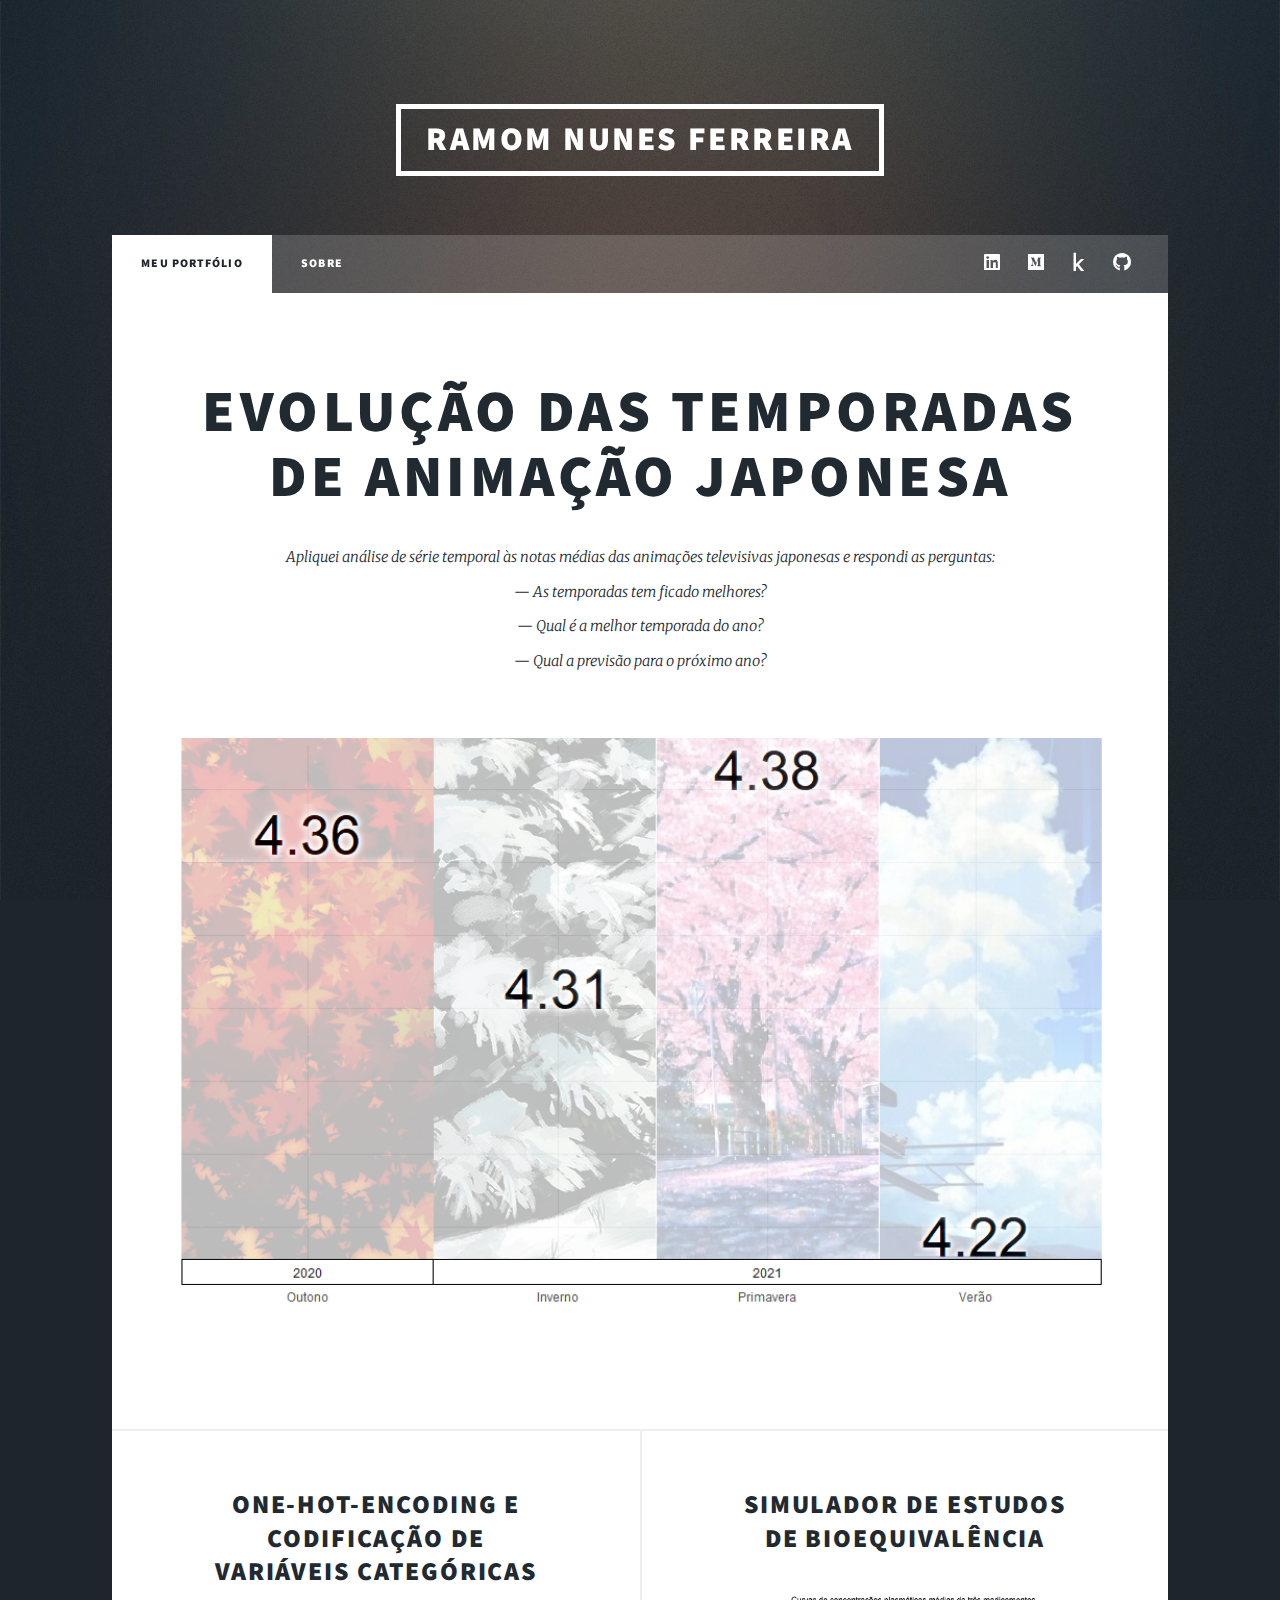
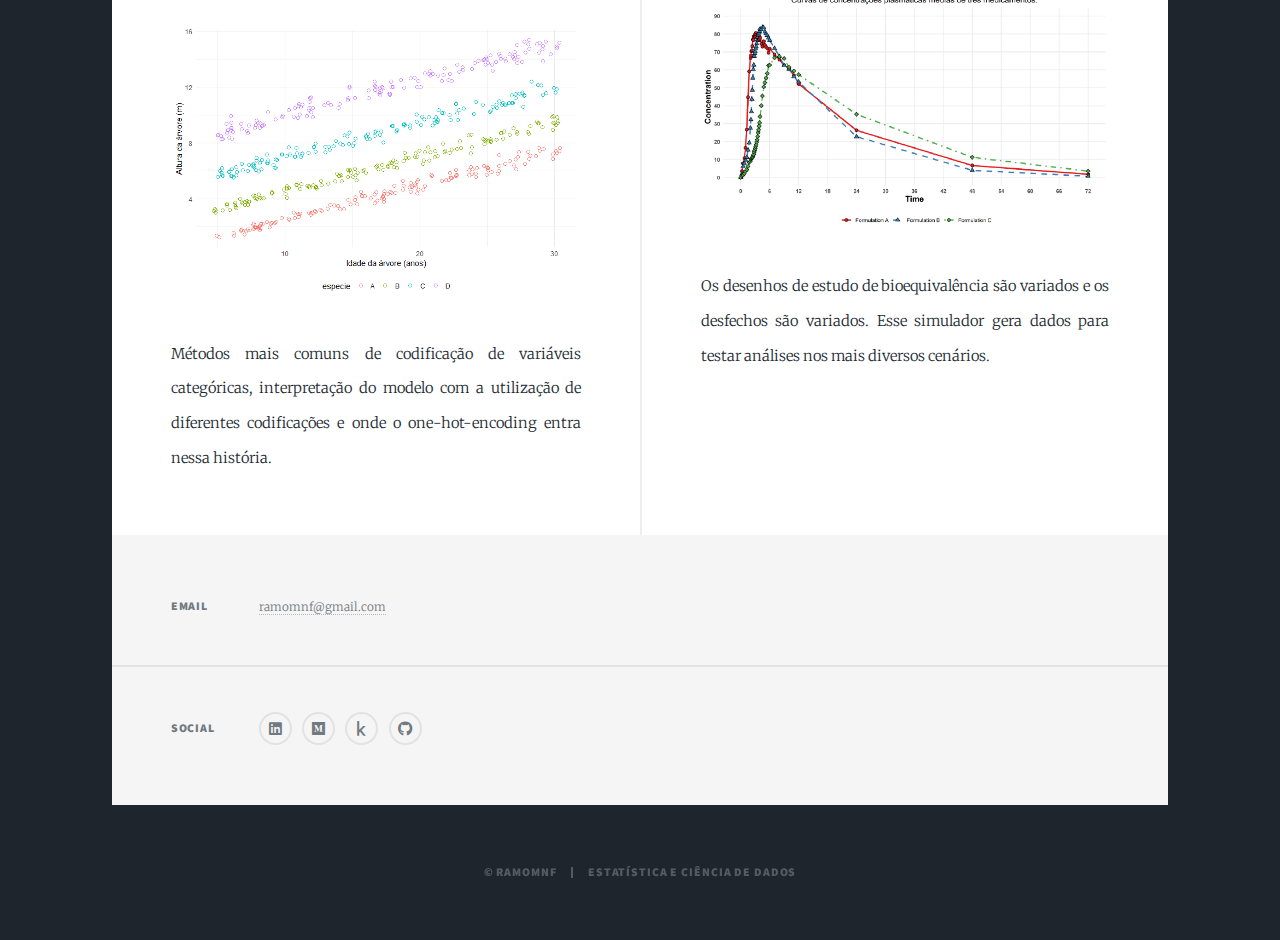
==== index.html @ 4b873bcc "Add files via upload" ====
<!DOCTYPE HTML>
<!--
	Massively by HTML5 UP
	html5up.net | @ajlkn
	Free for personal and commercial use under the CCA 3.0 license (html5up.net/license)
-->
<html>
	<head>
		<title>Ramom's Portfolio</title>
		<meta charset="utf-8" />
		<meta name="viewport" content="width=device-width, initial-scale=1, user-scalable=no" />
		<link rel="stylesheet" href="assets/css/main.css" />
		<noscript><link rel="stylesheet" href="assets/css/noscript.css" /></noscript>
	</head>
	<body class="is-preload">

		<!-- Wrapper -->
			<div id="wrapper" class="fade-in">

				<!-- Intro -->
				<!--
					<div id="intro">
						<h1>This is<br />
						Massively</h1>
						<p>A free, fully responsive HTML5 + CSS3 site template designed by <a href="https://twitter.com/ajlkn">@ajlkn</a> for <a href="https://html5up.net">HTML5 UP</a><br />
						and released for free under the <a href="https://html5up.net/license">Creative Commons license</a>.</p>
						<ul class="actions">
							<li><a href="#header" class="button icon solid solo fa-arrow-down scrolly">Continue</a></li>
						</ul>
					</div>
				-->

				<!-- Header -->
					<header id="header">
						<a href="index.html" class="logo">Ramom Nunes Ferreira</a>
					</header>

				<!-- Nav -->
					<nav id="nav">
						<ul class="links">
							<li class="active"><a href="index.html">Meu Portfólio</a></li>
							<li><a href="about.html">Sobre</a></li>
							<!--<li><a href="generic.html">Generic Page</a></li>
							<li><a href="elements.html">Elements Reference</a></li>-->
						</ul>
						<ul class="icons">
							<li><a href="https://www.linkedin.com/in/ramomnf/" class="icon brands fa-linkedin"><span class="label">Twitter</span></a></li>
							<li><a href="https://medium.com/@ramomnf/" class="icon brands fa-medium"><span class="label">Medium</span></a></li>
							<li><a href="https://www.kaggle.com/ramomnf" class="icon brands fa-kaggle"><span class="label">Kaggle</span></a></li>
							<li><a href="https://github.com/RamomNF" class="icon brands fa-github"><span class="label">GitHub</span></a></li>
						</ul>
					</nav>

				<!-- Main -->
					<div id="main">

						<!-- Featured Post -->
							<article class="post featured">
								<header class="major">									
									<h2><a href="https://medium.com/@ramomnf/evolu%C3%A7%C3%A3o-das-temporadas-de-anime-ao-longo-do-tempo-1c2c3eea205b?source=friends_link&sk=40ca4e7955c75445f7a5d66cb3a40092">Evolução das temporadas<br />
									de animação japonesa</a></h2>
									<p> Apliquei análise de série temporal às notas médias das animações televisivas japonesas e respondi as perguntas:
										<br /> — As temporadas tem ficado melhores?
										<br /> — Qual é a melhor temporada do ano?
										<br /> — Qual a previsão para o próximo ano?
									</p>
								</header>
								<a href="https://medium.com/@ramomnf/evolu%C3%A7%C3%A3o-das-temporadas-de-anime-ao-longo-do-tempo-1c2c3eea205b?source=friends_link&sk=40ca4e7955c75445f7a5d66cb3a40092" class="image main"><img src="images/series_anime.png" alt="" /></a>
								<!-- 
								<ul class="actions special">
									<li><a href="https://medium.com/@ramomnf/evolu%C3%A7%C3%A3o-das-temporadas-de-anime-ao-longo-do-tempo-1c2c3eea205b?source=friends_link&sk=40ca4e7955c75445f7a5d66cb3a40092" class="button large">Ler</a></li>
								</ul>
								-->
							</article>

						<!-- Posts -->
							<section class="posts">
								<article>
									<header>										
										<h2><a href="https://medium.com/@ramomnf/j%C3%A1-ouviu-falar-em-one-hot-encoding-160ba361a157?source=friends_link&sk=b73beb14939e22bd8140e645e40ae959">One-Hot-Encoding e codificação de<br />
										variáveis categóricas</a></h2>
									</header>
									<a href="https://medium.com/@ramomnf/j%C3%A1-ouviu-falar-em-one-hot-encoding-160ba361a157?source=friends_link&sk=b73beb14939e22bd8140e645e40ae959" class="image fit"><img src="images/arvores.png" alt="" /></a>
									<p>Métodos mais comuns de codificação de variáveis categóricas, interpretação do modelo com a utilização de diferentes codificações e onde o one-hot-encoding entra nessa história.</p>
									<!-- 
									<ul class="actions special">
										<li><a href="#" class="button">Ler</a></li>
									</ul>
									-->
								</article>

								
								<article>
									<header>										
										<h2><a href="https://medium.com/@ramomnf/simulando-dados-para-an%C3%A1lises-de-bioequival%C3%AAncia-8d2a99f9acfb?source=friends_link&sk=d595e865a42f834fecac6f0ac39f4284">Simulador de Estudos<br />
										de Bioequivalência</a></h2>
									</header>
									<a href="https://medium.com/@ramomnf/simulando-dados-para-an%C3%A1lises-de-bioequival%C3%AAncia-8d2a99f9acfb?source=friends_link&sk=d595e865a42f834fecac6f0ac39f4284" class="image fit"><img src="images/curva_bio.png" alt="" /></a>
									<p>Os desenhos de estudo de bioequivalência são variados e os desfechos são variados. Esse simulador gera dados para testar análises nos mais diversos cenários.</p>
								</article>

							<!-- 
								<article>
									<header>										
										<h2><a href="https://">Simulador de Estudos<br />
										de Bioequivalência</a></h2>
									</header>
									<a href="https://" class="image fit"><img src="images/curva_bio.png" alt="" /></a>
									<p>Descrição.</p>								
								</article>

									
								<article>
									<header>										
										<h2><a href="https://">Simulador de Estudos<br />
										de Bioequivalência</a></h2>
									</header>
									<a href="https://" class="image fit"><img src="images/curva_bio.png" alt="" /></a>
									<p>Descrição.</p>
								</article>
							-->

							</section>

						

					</div>

				<!-- Footer -->
					<footer id="footer">
						<!--
						<section>
							<form method="post" action="#">
								<div class="fields">
									<div class="field">
										<label for="name">Name</label>
										<input type="text" name="name" id="name" />
									</div>
									<div class="field">
										<label for="email">Email</label>
										<input type="text" name="email" id="email" />
									</div>
									<div class="field">
										<label for="message">Message</label>
										<textarea name="message" id="message" rows="3"></textarea>
									</div>
								</div>
								<ul class="actions">
									<li><input type="submit" value="Send Message" /></li>
								</ul>
							</form>
						</section>
						-->
						<section class="split contact">
							<!--
							<section class="alt">
								<h3>Address</h3>
								<p>1234 Somewhere Road #87257<br />
								Nashville, TN 00000-0000</p>
							</section> 
							
							<section>
								<h3>Celular</h3>
								<p><a href="#">+55 (19) 98208-9160</a></p>
							</section>
							-->
							<section>
								<h3>Email</h3>
								<p><a href="mailto:ramomnf@gmail.com">ramomnf@gmail.com</a></p>
							</section>
							<section>
								<h3>Social</h3>
								<ul class="icons alt">
									<li><a href="https://www.linkedin.com/in/ramomnf/" class="icon brands fa-linkedin"><span class="label">Twitter</span></a></li>
									<li><a href="https://medium.com/@ramomnf/" class="icon brands fa-medium"><span class="label">Medium</span></a></li>
									<li><a href="https://www.kaggle.com/ramomnf" class="icon brands fa-kaggle"><span class="label">Kaggle</span></a></li>
									<li><a href="https://github.com/RamomNF" class="icon brands fa-github"><span class="label">GitHub</span></a></li>
								</ul>
							</section>
						</section>
					</footer>

				<!-- Copyright -->
					<div id="copyright">
						<ul><li>&copy; RamomNF </li><li> Estatística e Ciência de Dados</a></li></ul>
					</div>

			</div>

		<!-- Scripts -->
			<script src="assets/js/jquery.min.js"></script>
			<script src="assets/js/jquery.scrollex.min.js"></script>
			<script src="assets/js/jquery.scrolly.min.js"></script>
			<script src="assets/js/browser.min.js"></script>
			<script src="assets/js/breakpoints.min.js"></script>
			<script src="assets/js/util.js"></script>
			<script src="assets/js/main.js"></script>

	</body>
</html>
---- assets/css/main.css ----
@import url(fontawesome-all.min.css);
@import url("https://fonts.googleapis.com/css?family=Merriweather:300,700,300italic,700italic|Source+Sans+Pro:900");

/*
	Massively by HTML5 UP
	html5up.net | @ajlkn
	Free for personal and commercial use under the CCA 3.0 license (html5up.net/license)
*/

html, body, div, span, applet, object,
iframe, h1, h2, h3, h4, h5, h6, p, blockquote,
pre, a, abbr, acronym, address, big, cite,
code, del, dfn, em, img, ins, kbd, q, s, samp,
small, strike, strong, sub, sup, tt, var, b,
u, i, center, dl, dt, dd, ol, ul, li, fieldset,
form, label, legend, table, caption, tbody,
tfoot, thead, tr, th, td, article, aside,
canvas, details, embed, figure, figcaption,
footer, header, hgroup, menu, nav, output, ruby,
section, summary, time, mark, audio, video {
	margin: 0;
	padding: 0;
	border: 0;
	font-size: 100%;
	font: inherit;
	vertical-align: baseline;}

article, aside, details, figcaption, figure,
footer, header, hgroup, menu, nav, section {
	display: block;}

body {
	line-height: 1;
}

ol, ul {
	list-style: none;
}

blockquote, q {
	quotes: none;
}

	blockquote:before, blockquote:after, q:before, q:after {
		content: '';
		content: none;
	}

table {
	border-collapse: collapse;
	border-spacing: 0;
}

body {
	-webkit-text-size-adjust: none;
}

mark {
	background-color: transparent;
	color: inherit;
}

input::-moz-focus-inner {
	border: 0;
	padding: 0;
}

input, select, textarea {
	-moz-appearance: none;
	-webkit-appearance: none;
	-ms-appearance: none;
	appearance: none;
}

/* Basic */

	@-ms-viewport {
		width: device-width;
	}

	body {
		-ms-overflow-style: scrollbar;
	}

	@media screen and (max-width: 480px) {

		html, body {
			min-width: 320px;
		}

	}

	html {
		box-sizing: border-box;
	}

	*, *:before, *:after {
		box-sizing: inherit;
	}

	body {
		background-color: #1e252d;
	}

		body.is-preload *, body.is-preload *:before, body.is-preload *:after {
			-moz-animation: none !important;
			-webkit-animation: none !important;
			-ms-animation: none !important;
			animation: none !important;
			-moz-transition: none !important;
			-webkit-transition: none !important;
			-ms-transition: none !important;
			transition: none !important;
		}

/* Type */

	html {
		font-size: 16pt;
	}

		@media screen and (max-width: 1680px) {

			html {
				font-size: 12pt;
			}

		}

		@media screen and (max-width: 1280px) {

			html {
				font-size: 11pt;
			}

		}

		@media screen and (max-width: 360px) {

			html {
				font-size: 10pt;
			}

		}

	body {
		color: #212931;
	}

	body, input, select, textarea {
		font-family: "Merriweather", Georgia, serif;
		font-weight: 300;
		font-size: 1rem;
		line-height: 2.375;
	}

	a {
		-moz-transition: color 0.2s ease-in-out, background-color 0.2s ease-in-out, border-color 0.2s ease-in-out, box-shadow 0.2s ease-in-out;
		-webkit-transition: color 0.2s ease-in-out, background-color 0.2s ease-in-out, border-color 0.2s ease-in-out, box-shadow 0.2s ease-in-out;
		-ms-transition: color 0.2s ease-in-out, background-color 0.2s ease-in-out, border-color 0.2s ease-in-out, box-shadow 0.2s ease-in-out;
		transition: color 0.2s ease-in-out, background-color 0.2s ease-in-out, border-color 0.2s ease-in-out, box-shadow 0.2s ease-in-out;
		border-bottom: dotted 1px;
		text-decoration: none;
	}

		a:hover {
			border-bottom-color: transparent;
		}

	strong, b {
		font-weight: 600;
	}

	em, i {
		font-style: italic;
	}

	p {
		text-align: justify;
		margin: 0 0 2rem 0;
	}

	h1, h2, h3, h4, h5, h6 {
		font-family: "Source Sans Pro", Helvetica, sans-serif;
		font-weight: 900;
		line-height: 1.5;
		letter-spacing: 0.075em;
		text-transform: uppercase;
		margin: 0 0 1rem 0;
	}

		h1 a, h2 a, h3 a, h4 a, h5 a, h6 a {
			border-bottom: 0;
			color: inherit;
			text-decoration: none;
		}

	h1 {
		font-size: 4rem;
		line-height: 1.1;
		margin: 0 0 2rem 0;
	}

	h2 {
		font-size: 1.75rem;
		line-height: 1.3;
		margin: 0 0 1.5rem 0;
	}

	h3 {
		font-size: 1.25rem;
		margin: 0 0 1.5rem 0;
	}

	h4 {
		font-size: 1rem;
	}

	h5 {
		font-size: 0.9rem;
	}

	h6 {
		font-size: 0.8rem;
	}

	sub {
		font-size: 0.8rem;
		position: relative;
		top: 0.5rem;
	}

	sup {
		font-size: 0.8rem;
		position: relative;
		top: -0.5rem;
	}

	blockquote {
		border-left: solid 4px;
		font-style: italic;
		margin: 0 0 2rem 0;
		padding: 0.5rem 0 0.5rem 2rem;
	}

	code {
		border: solid 2px;
		font-family: "Courier New", monospace;
		font-size: 0.9rem;
		margin: 0 0.25rem;
		padding: 0.25rem 0.65rem;
	}

	pre {
		-webkit-overflow-scrolling: touch;
		font-family: "Courier New", monospace;
		font-size: 0.9rem;
		margin: 0 0 2rem 0;
	}

		pre code {
			display: block;
			line-height: 1.75;
			padding: 1rem 1.5rem;
			overflow-x: auto;
		}

	hr {
		border: 0;
		border-bottom: solid 2px;
		margin: 3rem 0;
	}

		hr.major {
			margin: 5rem 0;
		}

	.align-left {
		text-align: left;
	}

	.align-center {
		text-align: center;
	}

	.align-right {
		text-align: right;
	}

	input, select, textarea {
		color: #212931;
	}

	a {
		color: #212931;
		border-bottom-color: rgba(33, 41, 49, 0.5);
	}

		a:hover {
			border-bottom-color: transparent;
			color: #18bfef !important;
		}

	strong, b {
		color: #212931;
	}

	h1, h2, h3, h4, h5, h6 {
		color: #212931;
	}

	blockquote {
		border-left-color: #eeeeee;
	}

	code {
		background: rgba(220, 220, 220, 0.25);
		border-color: #eeeeee;
	}

	hr {
		border-bottom-color: #eeeeee;
	}

/* Row */

	.row {
		display: flex;
		flex-wrap: wrap;
		box-sizing: border-box;
		align-items: stretch;
	}

		.row > * {
			box-sizing: border-box;
		}

		.row.gtr-uniform > * > :last-child {
			margin-bottom: 0;
		}

		.row.aln-left {
			justify-content: flex-start;
		}

		.row.aln-center {
			justify-content: center;
		}

		.row.aln-right {
			justify-content: flex-end;
		}

		.row.aln-top {
			align-items: flex-start;
		}

		.row.aln-middle {
			align-items: center;
		}

		.row.aln-bottom {
			align-items: flex-end;
		}

		.row > .imp {
			order: -1;
		}

		.row > .col-1 {
			width: 8.33333%;
		}

		.row > .off-1 {
			margin-left: 8.33333%;
		}

		.row > .col-2 {
			width: 16.66667%;
		}

		.row > .off-2 {
			margin-left: 16.66667%;
		}

		.row > .col-3 {
			width: 25%;
		}

		.row > .off-3 {
			margin-left: 25%;
		}

		.row > .col-4 {
			width: 33.33333%;
		}

		.row > .off-4 {
			margin-left: 33.33333%;
		}

		.row > .col-5 {
			width: 41.66667%;
		}

		.row > .off-5 {
			margin-left: 41.66667%;
		}

		.row > .col-6 {
			width: 50%;
		}

		.row > .off-6 {
			margin-left: 50%;
		}

		.row > .col-7 {
			width: 58.33333%;
		}

		.row > .off-7 {
			margin-left: 58.33333%;
		}

		.row > .col-8 {
			width: 66.66667%;
		}

		.row > .off-8 {
			margin-left: 66.66667%;
		}

		.row > .col-9 {
			width: 75%;
		}

		.row > .off-9 {
			margin-left: 75%;
		}

		.row > .col-10 {
			width: 83.33333%;
		}

		.row > .off-10 {
			margin-left: 83.33333%;
		}

		.row > .col-11 {
			width: 91.66667%;
		}

		.row > .off-11 {
			margin-left: 91.66667%;
		}

		.row > .col-12 {
			width: 100%;
		}

		.row > .off-12 {
			margin-left: 100%;
		}

		.row.gtr-0 {
			margin-top: 0;
			margin-left: 0rem;
		}

			.row.gtr-0 > * {
				padding: 0 0 0 0rem;
			}

			.row.gtr-0.gtr-uniform {
				margin-top: 0rem;
			}

				.row.gtr-0.gtr-uniform > * {
					padding-top: 0rem;
				}

		.row.gtr-25 {
			margin-top: 0;
			margin-left: -0.375rem;
		}

			.row.gtr-25 > * {
				padding: 0 0 0 0.375rem;
			}

			.row.gtr-25.gtr-uniform {
				margin-top: -0.375rem;
			}

				.row.gtr-25.gtr-uniform > * {
					padding-top: 0.375rem;
				}

		.row.gtr-50 {
			margin-top: 0;
			margin-left: -0.75rem;
		}

			.row.gtr-50 > * {
				padding: 0 0 0 0.75rem;
			}

			.row.gtr-50.gtr-uniform {
				margin-top: -0.75rem;
			}

				.row.gtr-50.gtr-uniform > * {
					padding-top: 0.75rem;
				}

		.row {
			margin-top: 0;
			margin-left: -1.5rem;
		}

			.row > * {
				padding: 0 0 0 1.5rem;
			}

			.row.gtr-uniform {
				margin-top: -1.5rem;
			}

				.row.gtr-uniform > * {
					padding-top: 1.5rem;
				}

		.row.gtr-150 {
			margin-top: 0;
			margin-left: -2.25rem;
		}

			.row.gtr-150 > * {
				padding: 0 0 0 2.25rem;
			}

			.row.gtr-150.gtr-uniform {
				margin-top: -2.25rem;
			}

				.row.gtr-150.gtr-uniform > * {
					padding-top: 2.25rem;
				}

		.row.gtr-200 {
			margin-top: 0;
			margin-left: -3rem;
		}

			.row.gtr-200 > * {
				padding: 0 0 0 3rem;
			}

			.row.gtr-200.gtr-uniform {
				margin-top: -3rem;
			}

				.row.gtr-200.gtr-uniform > * {
					padding-top: 3rem;
				}

		@media screen and (max-width: 1680px) {

			.row {
				display: flex;
				flex-wrap: wrap;
				box-sizing: border-box;
				align-items: stretch;
			}

				.row > * {
					box-sizing: border-box;
				}

				.row.gtr-uniform > * > :last-child {
					margin-bottom: 0;
				}

				.row.aln-left {
					justify-content: flex-start;
				}

				.row.aln-center {
					justify-content: center;
				}

				.row.aln-right {
					justify-content: flex-end;
				}

				.row.aln-top {
					align-items: flex-start;
				}

				.row.aln-middle {
					align-items: center;
				}

				.row.aln-bottom {
					align-items: flex-end;
				}

				.row > .imp-xlarge {
					order: -1;
				}

				.row > .col-1-xlarge {
					width: 8.33333%;
				}

				.row > .off-1-xlarge {
					margin-left: 8.33333%;
				}

				.row > .col-2-xlarge {
					width: 16.66667%;
				}

				.row > .off-2-xlarge {
					margin-left: 16.66667%;
				}

				.row > .col-3-xlarge {
					width: 25%;
				}

				.row > .off-3-xlarge {
					margin-left: 25%;
				}

				.row > .col-4-xlarge {
					width: 33.33333%;
				}

				.row > .off-4-xlarge {
					margin-left: 33.33333%;
				}

				.row > .col-5-xlarge {
					width: 41.66667%;
				}

				.row > .off-5-xlarge {
					margin-left: 41.66667%;
				}

				.row > .col-6-xlarge {
					width: 50%;
				}

				.row > .off-6-xlarge {
					margin-left: 50%;
				}

				.row > .col-7-xlarge {
					width: 58.33333%;
				}

				.row > .off-7-xlarge {
					margin-left: 58.33333%;
				}

				.row > .col-8-xlarge {
					width: 66.66667%;
				}

				.row > .off-8-xlarge {
					margin-left: 66.66667%;
				}

				.row > .col-9-xlarge {
					width: 75%;
				}

				.row > .off-9-xlarge {
					margin-left: 75%;
				}

				.row > .col-10-xlarge {
					width: 83.33333%;
				}

				.row > .off-10-xlarge {
					margin-left: 83.33333%;
				}

				.row > .col-11-xlarge {
					width: 91.66667%;
				}

				.row > .off-11-xlarge {
					margin-left: 91.66667%;
				}

				.row > .col-12-xlarge {
					width: 100%;
				}

				.row > .off-12-xlarge {
					margin-left: 100%;
				}

				.row.gtr-0 {
					margin-top: 0;
					margin-left: 0rem;
				}

					.row.gtr-0 > * {
						padding: 0 0 0 0rem;
					}

					.row.gtr-0.gtr-uniform {
						margin-top: 0rem;
					}

						.row.gtr-0.gtr-uniform > * {
							padding-top: 0rem;
						}

				.row.gtr-25 {
					margin-top: 0;
					margin-left: -0.375rem;
				}

					.row.gtr-25 > * {
						padding: 0 0 0 0.375rem;
					}

					.row.gtr-25.gtr-uniform {
						margin-top: -0.375rem;
					}

						.row.gtr-25.gtr-uniform > * {
							padding-top: 0.375rem;
						}

				.row.gtr-50 {
					margin-top: 0;
					margin-left: -0.75rem;
				}

					.row.gtr-50 > * {
						padding: 0 0 0 0.75rem;
					}

					.row.gtr-50.gtr-uniform {
						margin-top: -0.75rem;
					}

						.row.gtr-50.gtr-uniform > * {
							padding-top: 0.75rem;
						}

				.row {
					margin-top: 0;
					margin-left: -1.5rem;
				}

					.row > * {
						padding: 0 0 0 1.5rem;
					}

					.row.gtr-uniform {
						margin-top: -1.5rem;
					}

						.row.gtr-uniform > * {
							padding-top: 1.5rem;
						}

				.row.gtr-150 {
					margin-top: 0;
					margin-left: -2.25rem;
				}

					.row.gtr-150 > * {
						padding: 0 0 0 2.25rem;
					}

					.row.gtr-150.gtr-uniform {
						margin-top: -2.25rem;
					}

						.row.gtr-150.gtr-uniform > * {
							padding-top: 2.25rem;
						}

				.row.gtr-200 {
					margin-top: 0;
					margin-left: -3rem;
				}

					.row.gtr-200 > * {
						padding: 0 0 0 3rem;
					}

					.row.gtr-200.gtr-uniform {
						margin-top: -3rem;
					}

						.row.gtr-200.gtr-uniform > * {
							padding-top: 3rem;
						}

		}

		@media screen and (max-width: 1280px) {

			.row {
				display: flex;
				flex-wrap: wrap;
				box-sizing: border-box;
				align-items: stretch;
			}

				.row > * {
					box-sizing: border-box;
				}

				.row.gtr-uniform > * > :last-child {
					margin-bottom: 0;
				}

				.row.aln-left {
					justify-content: flex-start;
				}

				.row.aln-center {
					justify-content: center;
				}

				.row.aln-right {
					justify-content: flex-end;
				}

				.row.aln-top {
					align-items: flex-start;
				}

				.row.aln-middle {
					align-items: center;
				}

				.row.aln-bottom {
					align-items: flex-end;
				}

				.row > .imp-large {
					order: -1;
				}

				.row > .col-1-large {
					width: 8.33333%;
				}

				.row > .off-1-large {
					margin-left: 8.33333%;
				}

				.row > .col-2-large {
					width: 16.66667%;
				}

				.row > .off-2-large {
					margin-left: 16.66667%;
				}

				.row > .col-3-large {
					width: 25%;
				}

				.row > .off-3-large {
					margin-left: 25%;
				}

				.row > .col-4-large {
					width: 33.33333%;
				}

				.row > .off-4-large {
					margin-left: 33.33333%;
				}

				.row > .col-5-large {
					width: 41.66667%;
				}

				.row > .off-5-large {
					margin-left: 41.66667%;
				}

				.row > .col-6-large {
					width: 50%;
				}

				.row > .off-6-large {
					margin-left: 50%;
				}

				.row > .col-7-large {
					width: 58.33333%;
				}

				.row > .off-7-large {
					margin-left: 58.33333%;
				}

				.row > .col-8-large {
					width: 66.66667%;
				}

				.row > .off-8-large {
					margin-left: 66.66667%;
				}

				.row > .col-9-large {
					width: 75%;
				}

				.row > .off-9-large {
					margin-left: 75%;
				}

				.row > .col-10-large {
					width: 83.33333%;
				}

				.row > .off-10-large {
					margin-left: 83.33333%;
				}

				.row > .col-11-large {
					width: 91.66667%;
				}

				.row > .off-11-large {
					margin-left: 91.66667%;
				}

				.row > .col-12-large {
					width: 100%;
				}

				.row > .off-12-large {
					margin-left: 100%;
				}

				.row.gtr-0 {
					margin-top: 0;
					margin-left: 0rem;
				}

					.row.gtr-0 > * {
						padding: 0 0 0 0rem;
					}

					.row.gtr-0.gtr-uniform {
						margin-top: 0rem;
					}

						.row.gtr-0.gtr-uniform > * {
							padding-top: 0rem;
						}

				.row.gtr-25 {
					margin-top: 0;
					margin-left: -0.375rem;
				}

					.row.gtr-25 > * {
						padding: 0 0 0 0.375rem;
					}

					.row.gtr-25.gtr-uniform {
						margin-top: -0.375rem;
					}

						.row.gtr-25.gtr-uniform > * {
							padding-top: 0.375rem;
						}

				.row.gtr-50 {
					margin-top: 0;
					margin-left: -0.75rem;
				}

					.row.gtr-50 > * {
						padding: 0 0 0 0.75rem;
					}

					.row.gtr-50.gtr-uniform {
						margin-top: -0.75rem;
					}

						.row.gtr-50.gtr-uniform > * {
							padding-top: 0.75rem;
						}

				.row {
					margin-top: 0;
					margin-left: -1.5rem;
				}

					.row > * {
						padding: 0 0 0 1.5rem;
					}

					.row.gtr-uniform {
						margin-top: -1.5rem;
					}

						.row.gtr-uniform > * {
							padding-top: 1.5rem;
						}

				.row.gtr-150 {
					margin-top: 0;
					margin-left: -2.25rem;
				}

					.row.gtr-150 > * {
						padding: 0 0 0 2.25rem;
					}

					.row.gtr-150.gtr-uniform {
						margin-top: -2.25rem;
					}

						.row.gtr-150.gtr-uniform > * {
							padding-top: 2.25rem;
						}

				.row.gtr-200 {
					margin-top: 0;
					margin-left: -3rem;
				}

					.row.gtr-200 > * {
						padding: 0 0 0 3rem;
					}

					.row.gtr-200.gtr-uniform {
						margin-top: -3rem;
					}

						.row.gtr-200.gtr-uniform > * {
							padding-top: 3rem;
						}

		}

		@media screen and (max-width: 980px) {

			.row {
				display: flex;
				flex-wrap: wrap;
				box-sizing: border-box;
				align-items: stretch;
			}

				.row > * {
					box-sizing: border-box;
				}

				.row.gtr-uniform > * > :last-child {
					margin-bottom: 0;
				}

				.row.aln-left {
					justify-content: flex-start;
				}

				.row.aln-center {
					justify-content: center;
				}

				.row.aln-right {
					justify-content: flex-end;
				}

				.row.aln-top {
					align-items: flex-start;
				}

				.row.aln-middle {
					align-items: center;
				}

				.row.aln-bottom {
					align-items: flex-end;
				}

				.row > .imp-medium {
					order: -1;
				}

				.row > .col-1-medium {
					width: 8.33333%;
				}

				.row > .off-1-medium {
					margin-left: 8.33333%;
				}

				.row > .col-2-medium {
					width: 16.66667%;
				}

				.row > .off-2-medium {
					margin-left: 16.66667%;
				}

				.row > .col-3-medium {
					width: 25%;
				}

				.row > .off-3-medium {
					margin-left: 25%;
				}

				.row > .col-4-medium {
					width: 33.33333%;
				}

				.row > .off-4-medium {
					margin-left: 33.33333%;
				}

				.row > .col-5-medium {
					width: 41.66667%;
				}

				.row > .off-5-medium {
					margin-left: 41.66667%;
				}

				.row > .col-6-medium {
					width: 50%;
				}

				.row > .off-6-medium {
					margin-left: 50%;
				}

				.row > .col-7-medium {
					width: 58.33333%;
				}

				.row > .off-7-medium {
					margin-left: 58.33333%;
				}

				.row > .col-8-medium {
					width: 66.66667%;
				}

				.row > .off-8-medium {
					margin-left: 66.66667%;
				}

				.row > .col-9-medium {
					width: 75%;
				}

				.row > .off-9-medium {
					margin-left: 75%;
				}

				.row > .col-10-medium {
					width: 83.33333%;
				}

				.row > .off-10-medium {
					margin-left: 83.33333%;
				}

				.row > .col-11-medium {
					width: 91.66667%;
				}

				.row > .off-11-medium {
					margin-left: 91.66667%;
				}

				.row > .col-12-medium {
					width: 100%;
				}

				.row > .off-12-medium {
					margin-left: 100%;
				}

				.row.gtr-0 {
					margin-top: 0;
					margin-left: 0rem;
				}

					.row.gtr-0 > * {
						padding: 0 0 0 0rem;
					}

					.row.gtr-0.gtr-uniform {
						margin-top: 0rem;
					}

						.row.gtr-0.gtr-uniform > * {
							padding-top: 0rem;
						}

				.row.gtr-25 {
					margin-top: 0;
					margin-left: -0.375rem;
				}

					.row.gtr-25 > * {
						padding: 0 0 0 0.375rem;
					}

					.row.gtr-25.gtr-uniform {
						margin-top: -0.375rem;
					}

						.row.gtr-25.gtr-uniform > * {
							padding-top: 0.375rem;
						}

				.row.gtr-50 {
					margin-top: 0;
					margin-left: -0.75rem;
				}

					.row.gtr-50 > * {
						padding: 0 0 0 0.75rem;
					}

					.row.gtr-50.gtr-uniform {
						margin-top: -0.75rem;
					}

						.row.gtr-50.gtr-uniform > * {
							padding-top: 0.75rem;
						}

				.row {
					margin-top: 0;
					margin-left: -1.5rem;
				}

					.row > * {
						padding: 0 0 0 1.5rem;
					}

					.row.gtr-uniform {
						margin-top: -1.5rem;
					}

						.row.gtr-uniform > * {
							padding-top: 1.5rem;
						}

				.row.gtr-150 {
					margin-top: 0;
					margin-left: -2.25rem;
				}

					.row.gtr-150 > * {
						padding: 0 0 0 2.25rem;
					}

					.row.gtr-150.gtr-uniform {
						margin-top: -2.25rem;
					}

						.row.gtr-150.gtr-uniform > * {
							padding-top: 2.25rem;
						}

				.row.gtr-200 {
					margin-top: 0;
					margin-left: -3rem;
				}

					.row.gtr-200 > * {
						padding: 0 0 0 3rem;
					}

					.row.gtr-200.gtr-uniform {
						margin-top: -3rem;
					}

						.row.gtr-200.gtr-uniform > * {
							padding-top: 3rem;
						}

		}

		@media screen and (max-width: 736px) {

			.row {
				display: flex;
				flex-wrap: wrap;
				box-sizing: border-box;
				align-items: stretch;
			}

				.row > * {
					box-sizing: border-box;
				}

				.row.gtr-uniform > * > :last-child {
					margin-bottom: 0;
				}

				.row.aln-left {
					justify-content: flex-start;
				}

				.row.aln-center {
					justify-content: center;
				}

				.row.aln-right {
					justify-content: flex-end;
				}

				.row.aln-top {
					align-items: flex-start;
				}

				.row.aln-middle {
					align-items: center;
				}

				.row.aln-bottom {
					align-items: flex-end;
				}

				.row > .imp-small {
					order: -1;
				}

				.row > .col-1-small {
					width: 8.33333%;
				}

				.row > .off-1-small {
					margin-left: 8.33333%;
				}

				.row > .col-2-small {
					width: 16.66667%;
				}

				.row > .off-2-small {
					margin-left: 16.66667%;
				}

				.row > .col-3-small {
					width: 25%;
				}

				.row > .off-3-small {
					margin-left: 25%;
				}

				.row > .col-4-small {
					width: 33.33333%;
				}

				.row > .off-4-small {
					margin-left: 33.33333%;
				}

				.row > .col-5-small {
					width: 41.66667%;
				}

				.row > .off-5-small {
					margin-left: 41.66667%;
				}

				.row > .col-6-small {
					width: 50%;
				}

				.row > .off-6-small {
					margin-left: 50%;
				}

				.row > .col-7-small {
					width: 58.33333%;
				}

				.row > .off-7-small {
					margin-left: 58.33333%;
				}

				.row > .col-8-small {
					width: 66.66667%;
				}

				.row > .off-8-small {
					margin-left: 66.66667%;
				}

				.row > .col-9-small {
					width: 75%;
				}

				.row > .off-9-small {
					margin-left: 75%;
				}

				.row > .col-10-small {
					width: 83.33333%;
				}

				.row > .off-10-small {
					margin-left: 83.33333%;
				}

				.row > .col-11-small {
					width: 91.66667%;
				}

				.row > .off-11-small {
					margin-left: 91.66667%;
				}

				.row > .col-12-small {
					width: 100%;
				}

				.row > .off-12-small {
					margin-left: 100%;
				}

				.row.gtr-0 {
					margin-top: 0;
					margin-left: 0rem;
				}

					.row.gtr-0 > * {
						padding: 0 0 0 0rem;
					}

					.row.gtr-0.gtr-uniform {
						margin-top: 0rem;
					}

						.row.gtr-0.gtr-uniform > * {
							padding-top: 0rem;
						}

				.row.gtr-25 {
					margin-top: 0;
					margin-left: -0.375rem;
				}

					.row.gtr-25 > * {
						padding: 0 0 0 0.375rem;
					}

					.row.gtr-25.gtr-uniform {
						margin-top: -0.375rem;
					}

						.row.gtr-25.gtr-uniform > * {
							padding-top: 0.375rem;
						}

				.row.gtr-50 {
					margin-top: 0;
					margin-left: -0.75rem;
				}

					.row.gtr-50 > * {
						padding: 0 0 0 0.75rem;
					}

					.row.gtr-50.gtr-uniform {
						margin-top: -0.75rem;
					}

						.row.gtr-50.gtr-uniform > * {
							padding-top: 0.75rem;
						}

				.row {
					margin-top: 0;
					margin-left: -1.5rem;
				}

					.row > * {
						padding: 0 0 0 1.5rem;
					}

					.row.gtr-uniform {
						margin-top: -1.5rem;
					}

						.row.gtr-uniform > * {
							padding-top: 1.5rem;
						}

				.row.gtr-150 {
					margin-top: 0;
					margin-left: -2.25rem;
				}

					.row.gtr-150 > * {
						padding: 0 0 0 2.25rem;
					}

					.row.gtr-150.gtr-uniform {
						margin-top: -2.25rem;
					}

						.row.gtr-150.gtr-uniform > * {
							padding-top: 2.25rem;
						}

				.row.gtr-200 {
					margin-top: 0;
					margin-left: -3rem;
				}

					.row.gtr-200 > * {
						padding: 0 0 0 3rem;
					}

					.row.gtr-200.gtr-uniform {
						margin-top: -3rem;
					}

						.row.gtr-200.gtr-uniform > * {
							padding-top: 3rem;
						}

		}

		@media screen and (max-width: 480px) {

			.row {
				display: flex;
				flex-wrap: wrap;
				box-sizing: border-box;
				align-items: stretch;
			}

				.row > * {
					box-sizing: border-box;
				}

				.row.gtr-uniform > * > :last-child {
					margin-bottom: 0;
				}

				.row.aln-left {
					justify-content: flex-start;
				}

				.row.aln-center {
					justify-content: center;
				}

				.row.aln-right {
					justify-content: flex-end;
				}

				.row.aln-top {
					align-items: flex-start;
				}

				.row.aln-middle {
					align-items: center;
				}

				.row.aln-bottom {
					align-items: flex-end;
				}

				.row > .imp-xsmall {
					order: -1;
				}

				.row > .col-1-xsmall {
					width: 8.33333%;
				}

				.row > .off-1-xsmall {
					margin-left: 8.33333%;
				}

				.row > .col-2-xsmall {
					width: 16.66667%;
				}

				.row > .off-2-xsmall {
					margin-left: 16.66667%;
				}

				.row > .col-3-xsmall {
					width: 25%;
				}

				.row > .off-3-xsmall {
					margin-left: 25%;
				}

				.row > .col-4-xsmall {
					width: 33.33333%;
				}

				.row > .off-4-xsmall {
					margin-left: 33.33333%;
				}

				.row > .col-5-xsmall {
					width: 41.66667%;
				}

				.row > .off-5-xsmall {
					margin-left: 41.66667%;
				}

				.row > .col-6-xsmall {
					width: 50%;
				}

				.row > .off-6-xsmall {
					margin-left: 50%;
				}

				.row > .col-7-xsmall {
					width: 58.33333%;
				}

				.row > .off-7-xsmall {
					margin-left: 58.33333%;
				}

				.row > .col-8-xsmall {
					width: 66.66667%;
				}

				.row > .off-8-xsmall {
					margin-left: 66.66667%;
				}

				.row > .col-9-xsmall {
					width: 75%;
				}

				.row > .off-9-xsmall {
					margin-left: 75%;
				}

				.row > .col-10-xsmall {
					width: 83.33333%;
				}

				.row > .off-10-xsmall {
					margin-left: 83.33333%;
				}

				.row > .col-11-xsmall {
					width: 91.66667%;
				}

				.row > .off-11-xsmall {
					margin-left: 91.66667%;
				}

				.row > .col-12-xsmall {
					width: 100%;
				}

				.row > .off-12-xsmall {
					margin-left: 100%;
				}

				.row.gtr-0 {
					margin-top: 0;
					margin-left: 0rem;
				}

					.row.gtr-0 > * {
						padding: 0 0 0 0rem;
					}

					.row.gtr-0.gtr-uniform {
						margin-top: 0rem;
					}

						.row.gtr-0.gtr-uniform > * {
							padding-top: 0rem;
						}

				.row.gtr-25 {
					margin-top: 0;
					margin-left: -0.375rem;
				}

					.row.gtr-25 > * {
						padding: 0 0 0 0.375rem;
					}

					.row.gtr-25.gtr-uniform {
						margin-top: -0.375rem;
					}

						.row.gtr-25.gtr-uniform > * {
							padding-top: 0.375rem;
						}

				.row.gtr-50 {
					margin-top: 0;
					margin-left: -0.75rem;
				}

					.row.gtr-50 > * {
						padding: 0 0 0 0.75rem;
					}

					.row.gtr-50.gtr-uniform {
						margin-top: -0.75rem;
					}

						.row.gtr-50.gtr-uniform > * {
							padding-top: 0.75rem;
						}

				.row {
					margin-top: 0;
					margin-left: -1.5rem;
				}

					.row > * {
						padding: 0 0 0 1.5rem;
					}

					.row.gtr-uniform {
						margin-top: -1.5rem;
					}

						.row.gtr-uniform > * {
							padding-top: 1.5rem;
						}

				.row.gtr-150 {
					margin-top: 0;
					margin-left: -2.25rem;
				}

					.row.gtr-150 > * {
						padding: 0 0 0 2.25rem;
					}

					.row.gtr-150.gtr-uniform {
						margin-top: -2.25rem;
					}

						.row.gtr-150.gtr-uniform > * {
							padding-top: 2.25rem;
						}

				.row.gtr-200 {
					margin-top: 0;
					margin-left: -3rem;
				}

					.row.gtr-200 > * {
						padding: 0 0 0 3rem;
					}

					.row.gtr-200.gtr-uniform {
						margin-top: -3rem;
					}

						.row.gtr-200.gtr-uniform > * {
							padding-top: 3rem;
						}

		}

		@media screen and (max-width: 360px) {

			.row {
				display: flex;
				flex-wrap: wrap;
				box-sizing: border-box;
				align-items: stretch;
			}

				.row > * {
					box-sizing: border-box;
				}

				.row.gtr-uniform > * > :last-child {
					margin-bottom: 0;
				}

				.row.aln-left {
					justify-content: flex-start;
				}

				.row.aln-center {
					justify-content: center;
				}

				.row.aln-right {
					justify-content: flex-end;
				}

				.row.aln-top {
					align-items: flex-start;
				}

				.row.aln-middle {
					align-items: center;
				}

				.row.aln-bottom {
					align-items: flex-end;
				}

				.row > .imp-xxsmall {
					order: -1;
				}

				.row > .col-1-xxsmall {
					width: 8.33333%;
				}

				.row > .off-1-xxsmall {
					margin-left: 8.33333%;
				}

				.row > .col-2-xxsmall {
					width: 16.66667%;
				}

				.row > .off-2-xxsmall {
					margin-left: 16.66667%;
				}

				.row > .col-3-xxsmall {
					width: 25%;
				}

				.row > .off-3-xxsmall {
					margin-left: 25%;
				}

				.row > .col-4-xxsmall {
					width: 33.33333%;
				}

				.row > .off-4-xxsmall {
					margin-left: 33.33333%;
				}

				.row > .col-5-xxsmall {
					width: 41.66667%;
				}

				.row > .off-5-xxsmall {
					margin-left: 41.66667%;
				}

				.row > .col-6-xxsmall {
					width: 50%;
				}

				.row > .off-6-xxsmall {
					margin-left: 50%;
				}

				.row > .col-7-xxsmall {
					width: 58.33333%;
				}

				.row > .off-7-xxsmall {
					margin-left: 58.33333%;
				}

				.row > .col-8-xxsmall {
					width: 66.66667%;
				}

				.row > .off-8-xxsmall {
					margin-left: 66.66667%;
				}

				.row > .col-9-xxsmall {
					width: 75%;
				}

				.row > .off-9-xxsmall {
					margin-left: 75%;
				}

				.row > .col-10-xxsmall {
					width: 83.33333%;
				}

				.row > .off-10-xxsmall {
					margin-left: 83.33333%;
				}

				.row > .col-11-xxsmall {
					width: 91.66667%;
				}

				.row > .off-11-xxsmall {
					margin-left: 91.66667%;
				}

				.row > .col-12-xxsmall {
					width: 100%;
				}

				.row > .off-12-xxsmall {
					margin-left: 100%;
				}

				.row.gtr-0 {
					margin-top: 0;
					margin-left: 0rem;
				}

					.row.gtr-0 > * {
						padding: 0 0 0 0rem;
					}

					.row.gtr-0.gtr-uniform {
						margin-top: 0rem;
					}

						.row.gtr-0.gtr-uniform > * {
							padding-top: 0rem;
						}

				.row.gtr-25 {
					margin-top: 0;
					margin-left: -0.375rem;
				}

					.row.gtr-25 > * {
						padding: 0 0 0 0.375rem;
					}

					.row.gtr-25.gtr-uniform {
						margin-top: -0.375rem;
					}

						.row.gtr-25.gtr-uniform > * {
							padding-top: 0.375rem;
						}

				.row.gtr-50 {
					margin-top: 0;
					margin-left: -0.75rem;
				}

					.row.gtr-50 > * {
						padding: 0 0 0 0.75rem;
					}

					.row.gtr-50.gtr-uniform {
						margin-top: -0.75rem;
					}

						.row.gtr-50.gtr-uniform > * {
							padding-top: 0.75rem;
						}

				.row {
					margin-top: 0;
					margin-left: -1.5rem;
				}

					.row > * {
						padding: 0 0 0 1.5rem;
					}

					.row.gtr-uniform {
						margin-top: -1.5rem;
					}

						.row.gtr-uniform > * {
							padding-top: 1.5rem;
						}

				.row.gtr-150 {
					margin-top: 0;
					margin-left: -2.25rem;
				}

					.row.gtr-150 > * {
						padding: 0 0 0 2.25rem;
					}

					.row.gtr-150.gtr-uniform {
						margin-top: -2.25rem;
					}

						.row.gtr-150.gtr-uniform > * {
							padding-top: 2.25rem;
						}

				.row.gtr-200 {
					margin-top: 0;
					margin-left: -3rem;
				}

					.row.gtr-200 > * {
						padding: 0 0 0 3rem;
					}

					.row.gtr-200.gtr-uniform {
						margin-top: -3rem;
					}

						.row.gtr-200.gtr-uniform > * {
							padding-top: 3rem;
						}

		}

/* Box */

	.box {
		border: solid 2px;
		margin-bottom: 2rem;
		padding: 1.5rem;
	}

		.box > :last-child,
		.box > :last-child > :last-child,
		.box > :last-child > :last-child > :last-child {
			margin-bottom: 0;
		}

		.box.alt {
			border: 0;
			border-radius: 0;
			padding: 0;
		}

	.box {
		border-color: #eeeeee;
	}

/* Button */

	input[type="submit"],
	input[type="reset"],
	input[type="button"],
	button,
	.button {
		-moz-appearance: none;
		-webkit-appearance: none;
		-ms-appearance: none;
		appearance: none;
		-moz-transition: background-color 0.2s ease-in-out, box-shadow 0.2s ease-in-out, color 0.2s ease-in-out;
		-webkit-transition: background-color 0.2s ease-in-out, box-shadow 0.2s ease-in-out, color 0.2s ease-in-out;
		-ms-transition: background-color 0.2s ease-in-out, box-shadow 0.2s ease-in-out, color 0.2s ease-in-out;
		transition: background-color 0.2s ease-in-out, box-shadow 0.2s ease-in-out, color 0.2s ease-in-out;
		border: 0;
		border-radius: 0;
		cursor: pointer;
		display: inline-block;
		font-family: "Source Sans Pro", Helvetica, sans-serif;
		font-size: 0.8rem;
		font-weight: 900;
		letter-spacing: 0.075em;
		height: 3rem;
		line-height: 3rem;
		padding: 0 2rem;
		text-align: center;
		text-decoration: none;
		text-transform: uppercase;
		white-space: nowrap;
	}

		input[type="submit"].icon:before,
		input[type="reset"].icon:before,
		input[type="button"].icon:before,
		button.icon:before,
		.button.icon:before {
			margin-right: 0.5rem;
		}

		input[type="submit"].icon.solo,
		input[type="reset"].icon.solo,
		input[type="button"].icon.solo,
		button.icon.solo,
		.button.icon.solo {
			position: relative;
			width: 4rem;
			height: 4rem;
			line-height: 4rem;
			border-radius: 4rem;
			text-indent: 4rem;
			overflow: hidden;
			padding: 0;
			white-space: nowrap;
		}

			input[type="submit"].icon.solo:before,
			input[type="reset"].icon.solo:before,
			input[type="button"].icon.solo:before,
			button.icon.solo:before,
			.button.icon.solo:before {
				position: absolute;
				display: block;
				top: 0;
				left: 0;
				width: inherit;
				height: inherit;
				line-height: inherit;
				font-size: 1.25rem;
				margin-right: 0;
				text-align: center;
				text-indent: 0;
			}

		input[type="submit"].fit,
		input[type="reset"].fit,
		input[type="button"].fit,
		button.fit,
		.button.fit {
			width: 100%;
		}

		input[type="submit"].small,
		input[type="reset"].small,
		input[type="button"].small,
		button.small,
		.button.small {
			font-size: 0.7rem;
			height: 2.5rem;
			line-height: 2.5rem;
			padding: 0 1.5rem;
		}

		input[type="submit"].large,
		input[type="reset"].large,
		input[type="button"].large,
		button.large,
		.button.large {
			font-size: 0.9rem;
			height: 3.5rem;
			line-height: 3.5rem;
			padding: 0 2.75rem;
		}

		@media screen and (max-width: 980px) {

			input[type="submit"],
			input[type="reset"],
			input[type="button"],
			button,
			.button {
				font-size: 0.9rem;
				height: 3.25rem;
				line-height: 3.25rem;
			}

				input[type="submit"].large,
				input[type="reset"].large,
				input[type="button"].large,
				button.large,
				.button.large {
					font-size: 1rem;
					height: 3.75rem;
					line-height: 3.75rem;
				}

		}

		input[type="submit"].disabled, input[type="submit"]:disabled,
		input[type="reset"].disabled,
		input[type="reset"]:disabled,
		input[type="button"].disabled,
		input[type="button"]:disabled,
		button.disabled,
		button:disabled,
		.button.disabled,
		.button:disabled {
			pointer-events: none;
			opacity: 0.25;
		}

	input[type="submit"],
	input[type="reset"],
	input[type="button"],
	button,
	.button {
		background-color: transparent;
		box-shadow: inset 0 0 0 2px #212931;
		color: #212931 !important;
	}

		input[type="submit"]:hover,
		input[type="reset"]:hover,
		input[type="button"]:hover,
		button:hover,
		.button:hover {
			box-shadow: inset 0 0 0 2px #18bfef;
			color: #18bfef !important;
		}

		input[type="submit"].primary,
		input[type="reset"].primary,
		input[type="button"].primary,
		button.primary,
		.button.primary {
			background-color: #212931;
			box-shadow: none;
			color: #ffffff !important;
		}

			input[type="submit"].primary:hover,
			input[type="reset"].primary:hover,
			input[type="button"].primary:hover,
			button.primary:hover,
			.button.primary:hover {
				background-color: #18bfef;
			}

/* Form */

	form {
		margin: 0 0 2rem 0;
	}

		form > :last-child {
			margin-bottom: 0;
		}

		form > .fields {
			display: -moz-flex;
			display: -webkit-flex;
			display: -ms-flex;
			display: flex;
			-moz-flex-wrap: wrap;
			-webkit-flex-wrap: wrap;
			-ms-flex-wrap: wrap;
			flex-wrap: wrap;
			width: calc(100% + 3rem);
			margin: -1.5rem 0 2rem -1.5rem;
		}

			form > .fields > .field {
				-moz-flex-grow: 0;
				-webkit-flex-grow: 0;
				-ms-flex-grow: 0;
				flex-grow: 0;
				-moz-flex-shrink: 0;
				-webkit-flex-shrink: 0;
				-ms-flex-shrink: 0;
				flex-shrink: 0;
				padding: 1.5rem 0 0 1.5rem;
				width: calc(100% - 1.5rem);
			}

				form > .fields > .field.half {
					width: calc(50% - 0.75rem);
				}

				form > .fields > .field.third {
					width: calc(100%/3 - 0.5rem);
				}

				form > .fields > .field.quarter {
					width: calc(25% - 0.375rem);
				}

		@media screen and (max-width: 480px) {

			form > .fields {
				width: calc(100% + 3rem);
				margin: -1.5rem 0 2rem -1.5rem;
			}

				form > .fields > .field {
					padding: 1.5rem 0 0 1.5rem;
					width: calc(100% - 1.5rem);
				}

					form > .fields > .field.half {
						width: calc(100% - 1.5rem);
					}

					form > .fields > .field.third {
						width: calc(100% - 1.5rem);
					}

					form > .fields > .field.quarter {
						width: calc(100% - 1.5rem);
					}

		}

	label {
		display: block;
		font-family: "Source Sans Pro", Helvetica, sans-serif;
		font-weight: 900;
		line-height: 1.5;
		letter-spacing: 0.075em;
		font-size: 0.8rem;
		text-transform: uppercase;
		margin: 0 0 0.75rem 0;
	}

		@media screen and (max-width: 980px) {

			label {
				font-size: 0.9rem;
			}

		}

	input[type="text"],
	input[type="password"],
	input[type="email"],
	select,
	textarea {
		-moz-appearance: none;
		-webkit-appearance: none;
		-ms-appearance: none;
		appearance: none;
		background: transparent;
		border-radius: 0;
		border: solid 2px;
		color: inherit;
		display: block;
		outline: 0;
		padding: 0 1rem;
		text-decoration: none;
		width: 100%;
	}

		input[type="text"]:invalid,
		input[type="password"]:invalid,
		input[type="email"]:invalid,
		select:invalid,
		textarea:invalid {
			box-shadow: none;
		}

	select {
		background-size: 1.25rem;
		background-repeat: no-repeat;
		background-position: calc(100% - 1rem) center;
		height: 3rem;
		padding-right: 3rem;
		text-overflow: ellipsis;
	}

		select:focus::-ms-value {
			background-color: transparent;
		}

		select::-ms-expand {
			display: none;
		}

	input[type="text"],
	input[type="password"],
	input[type="email"],
	select {
		height: 3rem;
	}

	textarea {
		padding: 0.75rem 1rem;
	}

	input[type="checkbox"],
	input[type="radio"] {
		-moz-appearance: none;
		-webkit-appearance: none;
		-ms-appearance: none;
		appearance: none;
		display: block;
		float: left;
		margin-right: -2rem;
		opacity: 0;
		width: 1rem;
		z-index: -1;
	}

		input[type="checkbox"] + label,
		input[type="radio"] + label {
			text-decoration: none;
			cursor: pointer;
			display: inline-block;
			font-size: 1rem;
			letter-spacing: 0;
			font-family: "Merriweather", Georgia, serif;
			text-transform: none;
			font-weight: 300;
			padding-left: 2.8rem;
			padding-right: 1rem;
			position: relative;
		}

			input[type="checkbox"] + label:before,
			input[type="radio"] + label:before {
				-moz-osx-font-smoothing: grayscale;
				-webkit-font-smoothing: antialiased;
				display: inline-block;
				font-style: normal;
				font-variant: normal;
				text-rendering: auto;
				line-height: 1;
				text-transform: none !important;
				font-family: 'Font Awesome 5 Free';
				font-weight: 900;
			}

			input[type="checkbox"] + label:before,
			input[type="radio"] + label:before {
				border-radius: 0;
				border: solid 2px;
				content: '';
				display: inline-block;
				font-size: 0.8rem;
				height: 1.8rem;
				left: 0;
				line-height: 1.65rem;
				position: absolute;
				text-align: center;
				top: -0.125rem;
				width: 1.8rem;
			}

		input[type="checkbox"]:checked + label:before,
		input[type="radio"]:checked + label:before {
			content: '\f00c';
		}

	input[type="checkbox"] + label:before {
		border-radius: 0;
	}

	input[type="radio"] + label:before {
		border-radius: 100%;
	}

	::-webkit-input-placeholder {
		opacity: 1.0;
	}

	:-moz-placeholder {
		opacity: 1.0;
	}

	::-moz-placeholder {
		opacity: 1.0;
	}

	:-ms-input-placeholder {
		opacity: 1.0;
	}

	label {
		color: #212931;
	}

	input[type="text"],
	input[type="password"],
	input[type="email"],
	select,
	textarea {
		border-color: #eeeeee;
	}

		input[type="text"]:focus,
		input[type="password"]:focus,
		input[type="email"]:focus,
		select:focus,
		textarea:focus {
			border-color: #18bfef;
		}

	select {
		background-image: url("data:image/svg+xml;charset=utf8,%3Csvg xmlns='http://www.w3.org/2000/svg' width='40' height='40' preserveAspectRatio='none' viewBox='0 0 40 40'%3E%3Cpath d='M9.4,12.3l10.4,10.4l10.4-10.4c0.2-0.2,0.5-0.4,0.9-0.4c0.3,0,0.6,0.1,0.9,0.4l3.3,3.3c0.2,0.2,0.4,0.5,0.4,0.9 c0,0.4-0.1,0.6-0.4,0.9L20.7,31.9c-0.2,0.2-0.5,0.4-0.9,0.4c-0.3,0-0.6-0.1-0.9-0.4L4.3,17.3c-0.2-0.2-0.4-0.5-0.4-0.9 c0-0.4,0.1-0.6,0.4-0.9l3.3-3.3c0.2-0.2,0.5-0.4,0.9-0.4S9.1,12.1,9.4,12.3z' fill='%23eeeeee' /%3E%3C/svg%3E");
	}

		select option {
			background-color: #ffffff;
			color: #212931;
		}

	.select-wrapper:before {
		color: #eeeeee;
	}

	input[type="checkbox"] + label,
	input[type="radio"] + label {
		color: #212931;
	}

		input[type="checkbox"] + label:before,
		input[type="radio"] + label:before {
			border-color: #eeeeee;
		}

	input[type="checkbox"]:checked + label:before,
	input[type="radio"]:checked + label:before {
		background-color: #212931;
		border-color: #212931;
		color: #ffffff;
	}

	input[type="checkbox"]:focus + label:before,
	input[type="radio"]:focus + label:before {
		border-color: #18bfef;
	}

	::-webkit-input-placeholder {
		color: #909498 !important;
	}

	:-moz-placeholder {
		color: #909498 !important;
	}

	::-moz-placeholder {
		color: #909498 !important;
	}

	:-ms-input-placeholder {
		color: #909498 !important;
	}

	.formerize-placeholder {
		color: #909498 !important;
	}

/* Icon */

	.icon {
		text-decoration: none;
		border-bottom: none;
		position: relative;
	}

		.icon:before {
			-moz-osx-font-smoothing: grayscale;
			-webkit-font-smoothing: antialiased;
			display: inline-block;
			font-style: normal;
			font-variant: normal;
			text-rendering: auto;
			line-height: 1;
			text-transform: none !important;
			font-family: 'Font Awesome 5 Free';
			font-weight: 400;
		}

		.icon > .label {
			display: none;
		}

		.icon:before {
			line-height: inherit;
		}

		.icon.solid:before {
			font-weight: 900;
		}

		.icon.brands:before {
			font-family: 'Font Awesome 5 Brands';
		}

/* Image */

	.image {
		border: 0;
		display: inline-block;
		position: relative;
	}

		.image img {
			display: block;
		}

		.image.left, .image.right {
			max-width: 40%;
		}

			.image.left img, .image.right img {
				width: 100%;
			}

		.image.left {
			float: left;
			margin: 0 2rem 2rem 0;
			top: 0.75rem;
		}

		.image.right {
			float: right;
			margin: 0 0 2rem 2rem;
			top: 0.75rem;
		}

		.image.fit {
			display: block;
			margin: 2.5rem 0;
			width: 100%;
		}

			.image.fit:first-child {
				margin-top: 0;
			}

			.image.fit img {
				width: 100%;
			}

		.image.main {
			display: block;
			margin: 4rem 0;
			width: 100%;
		}

		.image.about {
			display: block;
			margin: 4rem 0;
			width: 100%;
		}

			.image.main:first-child {
				margin-top: 0;
			}

			.image.about:first-child {
				margin-top: 0;
			}

			.image.main img {
				width: 100%;
			}

		@media screen and (max-width: 736px) {

			.image.fit {
				margin: 2rem 0;
			}

			.image.main {
				margin: 2rem 0;
			}

			image.about {
				margin: 2rem 0;
			}

		}

	a.image {
		overflow: hidden;
	}

		a.image img {
			-moz-transition: -moz-transform 0.2s ease-out;
			-webkit-transition: -webkit-transform 0.2s ease-out;
			-ms-transition: -ms-transform 0.2s ease-out;
			transition: transform 0.2s ease-out;
		}

		a.image:hover img {
			-moz-transform: scale(1.05);
			-webkit-transform: scale(1.05);
			-ms-transform: scale(1.05);
			transform: scale(1.05);
		}

/* Actions */

	ul.actions {
		display: -moz-flex;
		display: -webkit-flex;
		display: -ms-flex;
		display: flex;
		cursor: default;
		list-style: none;
		margin-left: -1rem;
		padding-left: 0;
	}

		ul.actions li {
			padding: 0 0 0 1rem;
			vertical-align: middle;
		}

		ul.actions.special {
			-moz-justify-content: center;
			-webkit-justify-content: center;
			-ms-justify-content: center;
			justify-content: center;
			width: 100%;
			margin-left: 0;
		}

			ul.actions.special li:first-child {
				padding-left: 0;
			}

		ul.actions.stacked {
			-moz-flex-direction: column;
			-webkit-flex-direction: column;
			-ms-flex-direction: column;
			flex-direction: column;
			margin-left: 0;
		}

			ul.actions.stacked li {
				padding: 1.3rem 0 0 0;
			}

				ul.actions.stacked li:first-child {
					padding-top: 0;
				}

		ul.actions.fit {
			width: calc(100% + 1rem);
		}

			ul.actions.fit li {
				-moz-flex-grow: 1;
				-webkit-flex-grow: 1;
				-ms-flex-grow: 1;
				flex-grow: 1;
				-moz-flex-shrink: 1;
				-webkit-flex-shrink: 1;
				-ms-flex-shrink: 1;
				flex-shrink: 1;
				width: 100%;
			}

				ul.actions.fit li > * {
					width: 100%;
				}

			ul.actions.fit.stacked {
				width: 100%;
			}

		@media screen and (max-width: 480px) {

			ul.actions:not(.fixed) {
				-moz-flex-direction: column;
				-webkit-flex-direction: column;
				-ms-flex-direction: column;
				flex-direction: column;
				margin-left: 0;
				width: 100% !important;
			}

				ul.actions:not(.fixed) li {
					-moz-flex-grow: 1;
					-webkit-flex-grow: 1;
					-ms-flex-grow: 1;
					flex-grow: 1;
					-moz-flex-shrink: 1;
					-webkit-flex-shrink: 1;
					-ms-flex-shrink: 1;
					flex-shrink: 1;
					padding: 1rem 0 0 0;
					text-align: center;
					width: 100%;
				}

					ul.actions:not(.fixed) li > * {
						width: 100%;
					}

					ul.actions:not(.fixed) li:first-child {
						padding-top: 0;
					}

					ul.actions:not(.fixed) li input[type="submit"],
					ul.actions:not(.fixed) li input[type="reset"],
					ul.actions:not(.fixed) li input[type="button"],
					ul.actions:not(.fixed) li button,
					ul.actions:not(.fixed) li .button {
						width: 100%;
					}

						ul.actions:not(.fixed) li input[type="submit"].icon:before,
						ul.actions:not(.fixed) li input[type="reset"].icon:before,
						ul.actions:not(.fixed) li input[type="button"].icon:before,
						ul.actions:not(.fixed) li button.icon:before,
						ul.actions:not(.fixed) li .button.icon:before {
							margin-left: -0.5rem;
						}

		}

/* Icons */

	ul.icons {
		cursor: default;
		list-style: none;
		padding-left: 0;
	}

		ul.icons li {
			display: inline-block;
			padding: 0 0.5rem 0 0;
			vertical-align: middle;
		}

			ul.icons li:last-child {
				padding-right: 0;
			}

			ul.icons li .icon:before {
				width: 2.25rem;
				height: 2.25rem;
				line-height: 2.25rem;
				display: inline-block;
				text-align: center;
				border-radius: 100%;
				font-size: 1.25rem;
			}

		ul.icons.alt li .icon:before {
			-moz-transition: color 0.2s ease-in-out, background-color 0.2s ease-in-out, border-color 0.2s ease-in-out, box-shadow 0.2s ease-in-out;
			-webkit-transition: color 0.2s ease-in-out, background-color 0.2s ease-in-out, border-color 0.2s ease-in-out, box-shadow 0.2s ease-in-out;
			-ms-transition: color 0.2s ease-in-out, background-color 0.2s ease-in-out, border-color 0.2s ease-in-out, box-shadow 0.2s ease-in-out;
			transition: color 0.2s ease-in-out, background-color 0.2s ease-in-out, border-color 0.2s ease-in-out, box-shadow 0.2s ease-in-out;
			font-size: 1rem;
		}

/* List */

	ol {
		list-style: decimal;
		margin: 0 0 2rem 0;
		padding-left: 1.25rem;
	}

		ol li {
			padding-left: 0.25rem;
		}

	ul {
		list-style: disc;
		margin: 0 0 2rem 0;
		padding-left: 1rem;
	}

		ul li {
			padding-left: 0.5rem;
		}

		ul.divided {
			list-style: none;
			padding-left: 0;
		}

			ul.divided li {
				border-top: solid 1px;
				padding: 0.5rem 0;
			}

				ul.divided li:first-child {
					border-top: 0;
					padding-top: 0;
				}

	dl {
		margin: 0 0 2rem 0;
	}

		dl dt {
			display: block;
			font-weight: 600;
			margin: 0 0 1rem 0;
		}

		dl dd {
			margin-left: 2rem;
		}

	ul.divided li {
		border-top-color: #eeeeee;
	}

	ul.icons li a.icon:hover:before {
		color: #18bfef;
	}

	ul.icons.alt li .icon:before {
		box-shadow: inset 0 0 0 2px #eeeeee;
	}

	ul.icons.alt li a.icon:hover:before {
		box-shadow: inset 0 0 0 2px #18bfef;
	}

/* Section/Article */

	section.special, article.special {
		text-align: center;
	}

	header {
		cursor: default;
	}

		header > .date {
			display: block;
			font-size: 0.8rem;
			height: 1;
			margin: 0 0 1rem 0;
			position: relative;
		}

		header > p {
			font-style: italic;
		}

		header > h1 + p {
			font-size: 1.1rem;
			margin-top: -0.5rem;
			line-height: 2;
		}

		header > h2 + p {
			font-size: 1rem;
			margin-top: -0.75rem;
		}

		header > h3 + p {
			font-size: 0.9rem;
			margin-top: -0.75rem;
		}

		header > h4 + p {
			font-size: 0.8rem;
			margin-top: -0.75rem;
		}

		header.major {
			margin: 0 0 4rem 0;
			text-align: center;
		}

			header.major > :last-child {
				margin-bottom: 0;
			}

			header.major > p {
				margin-top: 0;
				text-align: center;
			}

			header.major > .date {
				font-size: 1rem;
				margin: 0 0 4rem 0;
			}

				header.major > .date:before, header.major > .date:after {
					content: '';
					display: block;
					position: absolute;
					top: 50%;
					width: calc(50% - 6rem);
					border-top: solid 2px;
				}

				header.major > .date:before {
					left: 0;
				}

				header.major > .date:after {
					right: 0;
				}

		@media screen and (max-width: 980px) {

			header br {
				display: none;
			}

		}

		@media screen and (max-width: 736px) {

			header.major {
				margin: 0 0 2rem 0;
			}

		}

	header.major .date:before, header.major .date:after {
		border-top-color: #eeeeee;
	}

/* Table */

	.table-wrapper {
		-webkit-overflow-scrolling: touch;
		overflow-x: auto;
	}

	table {
		margin: 0 0 2rem 0;
		width: 100%;
	}

		table tbody tr {
			border: solid 1px;
			border-left: 0;
			border-right: 0;
		}

		table td {
			padding: 0.75rem 0.75rem;
		}

		table th {
			font-family: "Source Sans Pro", Helvetica, sans-serif;
			font-size: 0.8rem;
			font-weight: 900;
			letter-spacing: 0.075em;
			line-height: 1.5;
			padding: 0 0.75rem 0.75rem 0.75rem;
			text-align: left;
			text-transform: uppercase;
		}

			@media screen and (max-width: 980px) {

				table th {
					font-size: 0.9rem;
				}

			}

		table thead {
			border-bottom: solid 2px;
		}

		table tfoot {
			border-top: solid 2px;
		}

		table.alt {
			border-collapse: separate;
		}

			table.alt tbody tr td {
				border: solid 1px;
				border-left-width: 0;
				border-top-width: 0;
			}

				table.alt tbody tr td:first-child {
					border-left-width: 1px;
				}

			table.alt tbody tr:first-child td {
				border-top-width: 1px;
			}

			table.alt thead {
				border-bottom: 0;
			}

			table.alt tfoot {
				border-top: 0;
			}

	table tbody tr {
		border-color: #eeeeee;
	}

		table tbody tr:nth-child(2n + 1) {
			background-color: rgba(220, 220, 220, 0.25);
		}

	table th {
		color: #212931;
	}

	table thead {
		border-bottom-color: #eeeeee;
	}

	table tfoot {
		border-top-color: #eeeeee;
	}

	table.alt tbody tr td {
		border-color: #eeeeee;
	}

/* Pagination */

	.pagination {
		display: -moz-inline-flex;
		display: -webkit-inline-flex;
		display: -ms-inline-flex;
		display: inline-flex;
		-moz-user-select: none;
		-webkit-user-select: none;
		-ms-user-select: none;
		user-select: none;
		cursor: default;
		list-style: none;
		margin: 0 0 2rem 2px;
		padding: 0;
	}

		.pagination a, .pagination span {
			-moz-transition: background-color 0.2s ease-in-out, border-color 0.2s ease-in-out, box-shadow 0.2s ease-in-out, color 0.2s ease-in-out;
			-webkit-transition: background-color 0.2s ease-in-out, border-color 0.2s ease-in-out, box-shadow 0.2s ease-in-out, color 0.2s ease-in-out;
			-ms-transition: background-color 0.2s ease-in-out, border-color 0.2s ease-in-out, box-shadow 0.2s ease-in-out, color 0.2s ease-in-out;
			transition: background-color 0.2s ease-in-out, border-color 0.2s ease-in-out, box-shadow 0.2s ease-in-out, color 0.2s ease-in-out;
			border: solid 2px;
			display: inline-block;
			font-family: "Source Sans Pro", Helvetica, sans-serif;
			font-size: 0.8rem;
			font-weight: 900;
			height: 3rem;
			letter-spacing: 0.075em;
			line-height: calc(3rem - 4px);
			margin-left: -2px;
			min-width: 3rem;
			position: relative;
			text-align: center;
			text-decoration: none;
			text-transform: uppercase;
		}

		.pagination .next, .pagination .previous {
			text-decoration: none;
			padding: 0 1.75rem;
		}

			.pagination .next:before, .pagination .previous:before {
				-moz-osx-font-smoothing: grayscale;
				-webkit-font-smoothing: antialiased;
				display: inline-block;
				font-style: normal;
				font-variant: normal;
				text-rendering: auto;
				line-height: 1;
				text-transform: none !important;
				font-family: 'Font Awesome 5 Free';
				font-weight: 900;
			}

			.pagination .next:before, .pagination .previous:before {
				display: inline-block;
				color: inherit !important;
				line-height: inherit;
			}

		.pagination .previous:before {
			content: '\f104';
			margin-right: 0.9375em;
		}

		.pagination .next:before {
			content: '\f105';
			float: right;
			margin-left: 0.9375em;
		}

		@media screen and (max-width: 980px) {

			.pagination a, .pagination span {
				font-size: 0.9rem;
			}

		}

		@media screen and (max-width: 480px) {

			.pagination .page, .pagination .extra {
				display: none;
			}

		}

	.pagination a, .pagination span {
		border-color: #eeeeee;
	}

	.pagination a {
		color: #212931 !important;
	}

		.pagination a:hover {
			color: #18bfef !important;
			border-color: #18bfef;
			z-index: 1;
		}

			.pagination a:hover + a,
			.pagination a:hover + span {
				border-left-color: #18bfef;
			}

		.pagination a.active {
			background-color: #eeeeee;
		}

	.pagination span {
		color: #eeeeee;
	}

/* Wrapper */

	#wrapper {
		-moz-transition: opacity 0.5s ease;
		-webkit-transition: opacity 0.5s ease;
		-ms-transition: opacity 0.5s ease;
		transition: opacity 0.5s ease;
		position: relative;
		z-index: 1;
		overflow: hidden;
	}

		#wrapper > .bg {
			position: absolute;
			top: 0;
			left: 0;
			width: 100%;
			height: 100%;
			background-color: #212931;
			background-image: url("../../images/overlay.png"), linear-gradient(0deg, rgba(0, 0, 0, 0.1), rgba(0, 0, 0, 0.1)), url("../../images/bg.jpg");
			background-size: auto,								auto,														100% auto;
			background-position: center,								center,														top center;
			background-repeat: repeat,								no-repeat,													no-repeat;
			background-attachment: scroll,								scroll,														scroll;
			z-index: -1;
		}

			#wrapper > .bg.fixed {
				position: fixed;
				width: 100vw;
				height: 100vh;
			}

		#wrapper.fade-in:before {
			pointer-events: none;
			-moz-transition: opacity 1s ease-in-out;
			-webkit-transition: opacity 1s ease-in-out;
			-ms-transition: opacity 1s ease-in-out;
			transition: opacity 1s ease-in-out;
			-moz-transition-delay: 0.75s;
			-webkit-transition-delay: 0.75s;
			-ms-transition-delay: 0.75s;
			transition-delay: 0.75s;
			background: #1e252d;
			content: '';
			display: block;
			height: 100%;
			left: 0;
			opacity: 0;
			position: fixed;
			top: 0;
			width: 100%;
		}

		body.is-preload #wrapper.fade-in:before {
			opacity: 1;
		}

		@media screen and (orientation: portrait) {

			#wrapper > .bg {
				background-size: auto,								auto,														auto 175%;
			}

		}

/* Intro */

	#intro {
		color: #ffffff;
		padding: 8rem 4rem 6rem 4rem ;
		-moz-align-items: center;
		-webkit-align-items: center;
		-ms-align-items: center;
		align-items: center;
		display: -moz-flex;
		display: -webkit-flex;
		display: -ms-flex;
		display: flex;
		-moz-flex-direction: column;
		-webkit-flex-direction: column;
		-ms-flex-direction: column;
		flex-direction: column;
		-moz-justify-content: -moz-flex-end;
		-webkit-justify-content: -webkit-flex-end;
		-ms-justify-content: -ms-flex-end;
		justify-content: flex-end;
		-moz-transition: opacity 1s ease, -moz-transform 1s ease;
		-webkit-transition: opacity 1s ease, -webkit-transform 1s ease;
		-ms-transition: opacity 1s ease, -ms-transform 1s ease;
		transition: opacity 1s ease, transform 1s ease;
		position: relative;
		cursor: default;
		text-align: center;
		z-index: 1;
		min-height: 100vh;
	}

		#intro input, #intro select, #intro textarea {
			color: #ffffff;
		}

		#intro a {
			color: #ffffff;
			border-bottom-color: rgba(255, 255, 255, 0.5);
		}

			#intro a:hover {
				border-bottom-color: transparent;
				color: #18bfef !important;
			}

		#intro strong, #intro b {
			color: #ffffff;
		}

		#intro h1, #intro h2, #intro h3, #intro h4, #intro h5, #intro h6 {
			color: #ffffff;
		}

		#intro blockquote {
			border-left-color: #ffffff;
		}

		#intro code {
			background: rgba(255, 255, 255, 0.075);
			border-color: #ffffff;
		}

		#intro hr {
			border-bottom-color: #ffffff;
		}

		#intro input[type="submit"],
		#intro input[type="reset"],
		#intro input[type="button"],
		#intro button,
		#intro .button {
			background-color: transparent;
			box-shadow: inset 0 0 0 2px #ffffff;
			color: #ffffff !important;
		}

			#intro input[type="submit"]:hover,
			#intro input[type="reset"]:hover,
			#intro input[type="button"]:hover,
			#intro button:hover,
			#intro .button:hover {
				box-shadow: inset 0 0 0 2px #18bfef;
				color: #18bfef !important;
			}

			#intro input[type="submit"].primary,
			#intro input[type="reset"].primary,
			#intro input[type="button"].primary,
			#intro button.primary,
			#intro .button.primary {
				background-color: #ffffff;
				box-shadow: none;
				color: #1e252d !important;
			}

				#intro input[type="submit"].primary:hover,
				#intro input[type="reset"].primary:hover,
				#intro input[type="button"].primary:hover,
				#intro button.primary:hover,
				#intro .button.primary:hover {
					background-color: #18bfef;
				}

		#intro h1 {
			font-size: 5rem;
			line-height: 1;
		}

		#intro p {
			font-size: 1.25rem;
			font-style: italic;
			margin-top: -0.25rem;
			text-align: center;
		}

		#intro + #header {
			margin-top: -20rem;
		}

			#intro + #header .logo {
				-moz-transform: translateY(2rem);
				-webkit-transform: translateY(2rem);
				-ms-transform: translateY(2rem);
				transform: translateY(2rem);
				opacity: 0;
				visibility: hidden;
			}

		#intro.hidden {
			pointer-events: none;
			-moz-transform: translateY(2rem);
			-webkit-transform: translateY(2rem);
			-ms-transform: translateY(2rem);
			transform: translateY(2rem);
			-moz-transition: opacity 0.5s ease, -moz-transform 0.5s ease, visibility 0.5s;
			-webkit-transition: opacity 0.5s ease, -webkit-transform 0.5s ease, visibility 0.5s;
			-ms-transition: opacity 0.5s ease, -ms-transform 0.5s ease, visibility 0.5s;
			transition: opacity 0.5s ease, transform 0.5s ease, visibility 0.5s;
			opacity: 0;
			visibility: hidden;
		}

			#intro.hidden + #header .logo {
				-moz-transform: translateY(0);
				-webkit-transform: translateY(0);
				-ms-transform: translateY(0);
				transform: translateY(0);
				opacity: 1;
				visibility: visible;
			}

		body.is-preload #intro {
			-moz-transform: translateY(2rem);
			-webkit-transform: translateY(2rem);
			-ms-transform: translateY(2rem);
			transform: translateY(2rem);
			opacity: 0;
		}

			body.is-preload #intro:not(.hidden) + #header + #nav {
				-moz-transform: translateY(4rem);
				-webkit-transform: translateY(4rem);
				-ms-transform: translateY(4rem);
				transform: translateY(4rem);
				opacity: 0;
			}

		@media screen and (max-width: 980px) {

			#intro {
				padding: 4rem 4rem 2rem 4rem ;
				min-height: 90vh;
			}

				#intro p br {
					display: none;
				}

				#intro + #header {
					margin-top: -14rem;
				}

		}

		@media screen and (max-width: 736px) {

			#intro {
				padding: 3rem 2rem 1rem 2rem ;
				min-height: 80vh;
			}

				#intro h1 {
					font-size: 3.25rem;
					line-height: 1.1;
					margin-bottom: 1rem;
				}

				#intro p {
					font-size: 1rem;
					margin-top: 0rem;
				}

				#intro .actions {
					display: none;
				}

		}

/* Header */

	#header {
		color: #ffffff;
		-moz-align-items: center;
		-webkit-align-items: center;
		-ms-align-items: center;
		align-items: center;
		display: -moz-flex;
		display: -webkit-flex;
		display: -ms-flex;
		display: flex;
		-moz-flex-direction: column;
		-webkit-flex-direction: column;
		-ms-flex-direction: column;
		flex-direction: column;
		-moz-justify-content: -moz-flex-end;
		-webkit-justify-content: -webkit-flex-end;
		-ms-justify-content: -ms-flex-end;
		justify-content: flex-end;
		pointer-events: none;
		-moz-user-select: none;
		-webkit-user-select: none;
		-ms-user-select: none;
		user-select: none;
		height: 20rem;
		padding-bottom: 8rem;
		position: relative;
		text-align: center;
		z-index: 2;
	}

		#header input, #header select, #header textarea {
			color: #ffffff;
		}

		#header a {
			color: #ffffff;
			border-bottom-color: rgba(255, 255, 255, 0.5);
		}

			#header a:hover {
				border-bottom-color: transparent;
				color: #18bfef !important;
			}

		#header strong, #header b {
			color: #ffffff;
		}

		#header h1, #header h2, #header h3, #header h4, #header h5, #header h6 {
			color: #ffffff;
		}

		#header blockquote {
			border-left-color: #ffffff;
		}

		#header code {
			background: rgba(255, 255, 255, 0.075);
			border-color: #ffffff;
		}

		#header hr {
			border-bottom-color: #ffffff;
		}

		#header .logo {
			-moz-transition: border-color 0.2s ease-in-out, color 0.2s ease-in-out, opacity 0.5s ease, -moz-transform 0.5s ease, visibility 0.5s;
			-webkit-transition: border-color 0.2s ease-in-out, color 0.2s ease-in-out, opacity 0.5s ease, -webkit-transform 0.5s ease, visibility 0.5s;
			-ms-transition: border-color 0.2s ease-in-out, color 0.2s ease-in-out, opacity 0.5s ease, -ms-transform 0.5s ease, visibility 0.5s;
			transition: border-color 0.2s ease-in-out, color 0.2s ease-in-out, opacity 0.5s ease, transform 0.5s ease, visibility 0.5s;
			pointer-events: auto;
			border-style: solid;
			border-color: #ffffff;
			border-width: 5px !important;
			font-family: "Source Sans Pro", Helvetica, sans-serif;
			font-size: 2.25rem;
			font-weight: 900;
			letter-spacing: 0.075em;
			line-height: 1;
			padding: 1rem 1.75rem;
			text-transform: uppercase;
			visibility: visible;
		}

			#header .logo:hover {
				border-color: #18bfef !important;
				color: #18bfef !important;
			}

		@media screen and (max-width: 980px) {

			#header {
				height: 14rem;
				padding-bottom: 4rem;
			}

		}

		@media screen and (max-width: 736px) {

			#header {
				padding-bottom: 3rem;
			}

				#header .logo {
					font-size: 1.75rem;
					border-width: 3px !important;
				}

		}

/* Nav */

	#nav {
		color: #ffffff;
		display: -moz-flex;
		display: -webkit-flex;
		display: -ms-flex;
		display: flex;
		-moz-transition: -moz-transform 1s ease, opacity 1s ease;
		-webkit-transition: -webkit-transform 1s ease, opacity 1s ease;
		-ms-transition: -ms-transform 1s ease, opacity 1s ease;
		transition: transform 1s ease, opacity 1s ease;
		background: rgba(255, 255, 255, 0.175);
		height: 4rem;
		line-height: 4rem;
		margin: -4rem auto 0 auto;
		overflow: hidden;
		padding: 0 2rem 0 0;
		position: relative;
		width: calc(100% - 4rem);
		max-width: 72rem;
		z-index: 2;
	}

		#nav ul.divided li {
			border-top-color: #ffffff;
		}

		#nav ul.icons li a.icon:hover:before {
			color: #18bfef;
		}

		#nav ul.icons.alt li .icon:before {
			box-shadow: inset 0 0 0 2px #ffffff;
		}

		#nav ul.icons.alt li a.icon:hover:before {
			box-shadow: inset 0 0 0 2px #18bfef;
		}

		#nav input, #nav select, #nav textarea {
			color: #ffffff;
		}

		#nav a {
			color: #ffffff;
			border-bottom-color: rgba(255, 255, 255, 0.5);
		}

			#nav a:hover {
				border-bottom-color: transparent;
				color: #18bfef !important;
			}

		#nav strong, #nav b {
			color: #ffffff;
		}

		#nav h1, #nav h2, #nav h3, #nav h4, #nav h5, #nav h6 {
			color: #ffffff;
		}

		#nav blockquote {
			border-left-color: #ffffff;
		}

		#nav code {
			background: rgba(255, 255, 255, 0.075);
			border-color: #ffffff;
		}

		#nav hr {
			border-bottom-color: #ffffff;
		}

		#nav ul.links {
			display: -moz-flex;
			display: -webkit-flex;
			display: -ms-flex;
			display: flex;
			-moz-flex-grow: 1;
			-webkit-flex-grow: 1;
			-ms-flex-grow: 1;
			flex-grow: 1;
			-moz-flex-shrink: 1;
			-webkit-flex-shrink: 1;
			-ms-flex-shrink: 1;
			flex-shrink: 1;
			font-family: "Source Sans Pro", Helvetica, sans-serif;
			font-weight: 900;
			letter-spacing: 0.075em;
			list-style: none;
			margin-bottom: 0;
			padding-left: 0;
			text-transform: uppercase;
		}

			#nav ul.links li {
				display: block;
				padding-left: 0;
			}

				#nav ul.links li a {
					-moz-transition: background-color 0.2s ease-in-out, color 0.2s ease-in-out;
					-webkit-transition: background-color 0.2s ease-in-out, color 0.2s ease-in-out;
					-ms-transition: background-color 0.2s ease-in-out, color 0.2s ease-in-out;
					transition: background-color 0.2s ease-in-out, color 0.2s ease-in-out;
					display: block;
					font-size: 0.8rem;
					outline: none;
					padding: 0 2rem;
				}

					#nav ul.links li a:hover {
						color: inherit !important;
						background-color: rgba(255, 255, 255, 0.1);
					}

				#nav ul.links li.active {
					background-color: #ffffff;
				}

					#nav ul.links li.active a {
						color: #1e252d;
					}

						#nav ul.links li.active a:hover {
							color: #18bfef !important;
						}

		#nav ul.icons {
			-moz-flex-grow: 0;
			-webkit-flex-grow: 0;
			-ms-flex-grow: 0;
			flex-grow: 0;
			-moz-flex-shrink: 0;
			-webkit-flex-shrink: 0;
			-ms-flex-shrink: 0;
			flex-shrink: 0;
			margin-bottom: 0;
		}

		@media screen and (max-width: 980px) {

			#nav {
				display: none;
			}

		}

/* Main */

	#main {
		background-color: #ffffff;
		position: relative;
		margin: 0 auto;
		width: calc(100% - 4rem);
		max-width: 72rem;
		z-index: 2;
	}

	#about {
		background-color: #ffffff;
		position: relative;
		margin: 0 auto;				
		z-index: 2;
	}

		#main > * {
			padding: 4rem 4rem 2rem 4rem ;
			border-top: solid 2px #eeeeee;
			margin: 0;
		}

			#main > *:first-child {
				border-top: 0;
			}

		#main > footer {
			text-align: center;
		}

		#main > .post {
			padding: 8rem 8rem 6rem 8rem ;
		}

			#main > .post header.major > .date {
				margin-top: -2rem;
			}

			#main > .post header.major > h1, #main > .post header.major h2 {
				font-size: 4rem;
				line-height: 1.1;
				margin: 0 0 2rem 0;
			}

			#main > .post.featured {
				text-align: center;
			}

			#about > .post.featured {
				text-align: center;
			}

			@media screen and (max-width: 1280px) {

				#main > .post {
					padding: 6rem 4rem 4rem 4rem ;
				}

			}

			@media screen and (max-width: 736px) {

				#main > .post {
					padding: 4rem 2rem 2rem 2rem ;
				}

					#main > .post header.major > .date {
						margin-top: -1rem;
						margin-bottom: 2rem;
					}

					#main > .post header.major > h1, #main > .post header.major h2 {
						font-size: 2.5rem;
						line-height: 1.2;
						margin: 0 0 1.5rem 0;
					}

			}

		#main > .posts {
			display: -moz-flex;
			display: -webkit-flex;
			display: -ms-flex;
			display: flex;
			-moz-flex-wrap: wrap;
			-webkit-flex-wrap: wrap;
			-ms-flex-wrap: wrap;
			flex-wrap: wrap;
			-moz-align-items: -moz-stretch;
			-webkit-align-items: -webkit-stretch;
			-ms-align-items: -ms-stretch;
			align-items: stretch;
			text-align: center;
			width: 100%;
			padding: 0;
		}

			#main > .posts > * {
				-moz-flex-shrink: 1;
				-webkit-flex-shrink: 1;
				-ms-flex-shrink: 1;
				flex-shrink: 1;
				-moz-flex-grow: 0;
				-webkit-flex-grow: 0;
				-ms-flex-grow: 0;
				flex-grow: 0;
			}

			#main > .posts > * {
				width: 50%;
			}

			#main > .posts > * {
				padding: 4rem;
				width: 50%;
			}

			#main > .posts > article {
				border-color: #eeeeee;
				border-left-width: 2px;
				border-style: solid;
				border-top-width: 2px;
				text-align: center;
			}

				#main > .posts > article > :last-child {
					margin-bottom: 0;
				}

				#main > .posts > article:nth-child(2n - 1) {
					border-left-width: 0;
				}

				#main > .posts > article:nth-child(-n + 2) {
					border-top-width: 0;
				}

			@media screen and (max-width: 980px) {

				#main > .posts > * {
					width: 50%;
				}

				#main > .posts > * {
					padding: 2.5rem;
					width: 50%;
				}

			}

			@media screen and (max-width: 736px) {

				#main > .posts > * {
					width: 100%;
				}

				#main > .posts > * {
					padding: 2rem;
					width: 100%;
				}

				#main > .posts > article:nth-child(2n - 1) {
					border-left-width: 2px;
				}

				#main > .posts > article:nth-child(-n + 2) {
					border-top-width: 2px;
				}

				#main > .posts > article:nth-child(n) {
					border-left-width: 0;
				}

				#main > .posts > article:nth-child(-n + 1) {
					border-top-width: 0;
				}

				#main > .posts > article .image {
					max-width: 25rem;
					margin-left: auto;
					margin-right: auto;
				}

			}

		@media screen and (max-width: 736px) {

			#main > * {
				padding: 2rem 2rem 0.1rem 2rem ;
			}

		}

		@media screen and (max-width: 480px) {

			#main {
				width: 100%;
			}

		}

/* Footer */

	#footer {
		color: #717981;
		display: -moz-flex;
		display: -webkit-flex;
		display: -ms-flex;
		display: flex;
		background-color: #f5f5f5;
		color: #909498;
		cursor: default;
		position: relative;
		margin: 0 auto;
		width: calc(100% - 4rem);
		max-width: 72rem;
		z-index: 2;
	}

		#footer input, #footer select, #footer textarea {
			color: #717981;
		}

		#footer a {
			color: #717981;
			border-bottom-color: rgba(113, 121, 129, 0.5);
		}

			#footer a:hover {
				border-bottom-color: transparent;
				color: #18bfef !important;
			}

		#footer strong, #footer b {
			color: #717981;
		}

		#footer h1, #footer h2, #footer h3, #footer h4, #footer h5, #footer h6 {
			color: #717981;
		}

		#footer blockquote {
			border-left-color: #e2e2e2;
		}

		#footer code {
			background: rgba(220, 220, 220, 0.5);
			border-color: #e2e2e2;
		}

		#footer hr {
			border-bottom-color: #e2e2e2;
		}

		#footer .box {
			border-color: #e2e2e2;
		}

		#footer input[type="submit"],
		#footer input[type="reset"],
		#footer input[type="button"],
		#footer button,
		#footer .button {
			background-color: transparent;
			box-shadow: inset 0 0 0 2px #717981;
			color: #717981 !important;
		}

			#footer input[type="submit"]:hover,
			#footer input[type="reset"]:hover,
			#footer input[type="button"]:hover,
			#footer button:hover,
			#footer .button:hover {
				box-shadow: inset 0 0 0 2px #18bfef;
				color: #18bfef !important;
			}

			#footer input[type="submit"].primary,
			#footer input[type="reset"].primary,
			#footer input[type="button"].primary,
			#footer button.primary,
			#footer .button.primary {
				background-color: #717981;
				box-shadow: none;
				color: #f5f5f5 !important;
			}

				#footer input[type="submit"].primary:hover,
				#footer input[type="reset"].primary:hover,
				#footer input[type="button"].primary:hover,
				#footer button.primary:hover,
				#footer .button.primary:hover {
					background-color: #18bfef;
				}

		#footer label {
			color: #717981;
		}

		#footer input[type="text"],
		#footer input[type="password"],
		#footer input[type="email"],
		#footer select,
		#footer textarea {
			border-color: #e2e2e2;
		}

			#footer input[type="text"]:focus,
			#footer input[type="password"]:focus,
			#footer input[type="email"]:focus,
			#footer select:focus,
			#footer textarea:focus {
				border-color: #18bfef;
			}

		#footer select {
			background-image: url("data:image/svg+xml;charset=utf8,%3Csvg xmlns='http://www.w3.org/2000/svg' width='40' height='40' preserveAspectRatio='none' viewBox='0 0 40 40'%3E%3Cpath d='M9.4,12.3l10.4,10.4l10.4-10.4c0.2-0.2,0.5-0.4,0.9-0.4c0.3,0,0.6,0.1,0.9,0.4l3.3,3.3c0.2,0.2,0.4,0.5,0.4,0.9 c0,0.4-0.1,0.6-0.4,0.9L20.7,31.9c-0.2,0.2-0.5,0.4-0.9,0.4c-0.3,0-0.6-0.1-0.9-0.4L4.3,17.3c-0.2-0.2-0.4-0.5-0.4-0.9 c0-0.4,0.1-0.6,0.4-0.9l3.3-3.3c0.2-0.2,0.5-0.4,0.9-0.4S9.1,12.1,9.4,12.3z' fill='%23e2e2e2' /%3E%3C/svg%3E");
		}

			#footer select option {
				background-color: #f5f5f5;
				color: #717981;
			}

		#footer .select-wrapper:before {
			color: #e2e2e2;
		}

		#footer input[type="checkbox"] + label,
		#footer input[type="radio"] + label {
			color: #717981;
		}

			#footer input[type="checkbox"] + label:before,
			#footer input[type="radio"] + label:before {
				border-color: #e2e2e2;
			}

		#footer input[type="checkbox"]:checked + label:before,
		#footer input[type="radio"]:checked + label:before {
			background-color: #717981;
			border-color: #717981;
			color: #f5f5f5;
		}

		#footer input[type="checkbox"]:focus + label:before,
		#footer input[type="radio"]:focus + label:before {
			border-color: #18bfef;
		}

		#footer ::-webkit-input-placeholder {
			color: #b3b7bb !important;
		}

		#footer :-moz-placeholder {
			color: #b3b7bb !important;
		}

		#footer ::-moz-placeholder {
			color: #b3b7bb !important;
		}

		#footer :-ms-input-placeholder {
			color: #b3b7bb !important;
		}

		#footer .formerize-placeholder {
			color: #b3b7bb !important;
		}

		#footer ul.divided li {
			border-top-color: #e2e2e2;
		}

		#footer ul.icons li a.icon:hover:before {
			color: #18bfef;
		}

		#footer ul.icons.alt li .icon:before {
			box-shadow: inset 0 0 0 2px #e2e2e2;
		}

		#footer ul.icons.alt li a.icon:hover:before {
			box-shadow: inset 0 0 0 2px #18bfef;
		}

		#footer header.major .date:before, #footer header.major .date:after {
			border-top-color: #e2e2e2;
		}

		#footer table tbody tr {
			border-color: #e2e2e2;
		}

			#footer table tbody tr:nth-child(2n + 1) {
				background-color: rgba(220, 220, 220, 0.5);
			}

		#footer table th {
			color: #717981;
		}

		#footer table thead {
			border-bottom-color: #e2e2e2;
		}

		#footer table tfoot {
			border-top-color: #e2e2e2;
		}

		#footer table.alt tbody tr td {
			border-color: #e2e2e2;
		}

		#footer .pagination a, #footer .pagination span {
			border-color: #e2e2e2;
		}

		#footer .pagination a {
			color: #717981 !important;
		}

			#footer .pagination a:hover {
				color: #18bfef !important;
				border-color: #18bfef;
				z-index: 1;
			}

				#footer .pagination a:hover + a,
				#footer .pagination a:hover + span {
					border-left-color: #18bfef;
				}

			#footer .pagination a.active {
				background-color: #e2e2e2;
			}

		#footer .pagination span {
			color: #e2e2e2;
		}

		#footer > section {
			-moz-flex-basis: 50%;
			-webkit-flex-basis: 50%;
			-ms-flex-basis: 50%;
			flex-basis: 50%;
			-moz-flex-grow: 1;
			-webkit-flex-grow: 1;
			-ms-flex-grow: 1;
			flex-grow: 1;
			-moz-flex-shrink: 1;
			-webkit-flex-shrink: 1;
			-ms-flex-shrink: 1;
			flex-shrink: 1;
			padding: 4rem 4rem 2rem 4rem ;
			border-left: solid 2px #e2e2e2;
		}

			#footer > section:first-child {
				border-left: 0;
			}

			#footer > section.split {
				display: -moz-flex;
				display: -webkit-flex;
				display: -ms-flex;
				display: flex;
				-moz-flex-direction: column;
				-webkit-flex-direction: column;
				-ms-flex-direction: column;
				flex-direction: column;
				padding: 0;
			}

				#footer > section.split > section {
					padding: 3rem 4rem 1rem 4rem ;
					border-top: solid 2px #e2e2e2;
				}

					#footer > section.split > section:first-child {
						padding: 5rem 4rem 1rem 4rem ;
						border-top: 0;
					}

					#footer > section.split > section:last-child {
						padding: 3rem 4rem 3rem 4rem ;
					}

				#footer > section.split.contact > section {
					display: -moz-flex;
					display: -webkit-flex;
					display: -ms-flex;
					display: flex;
					-moz-align-items: center;
					-webkit-align-items: center;
					-ms-align-items: center;
					align-items: center;
					padding: 3.15rem 4rem;
				}

					#footer > section.split.contact > section > * {
						margin-bottom: 0;
					}

					#footer > section.split.contact > section > :first-child {
						-moz-flex-shrink: 0;
						-webkit-flex-shrink: 0;
						-ms-flex-shrink: 0;
						flex-shrink: 0;
						-moz-flex-grow: 0;
						-webkit-flex-grow: 0;
						-ms-flex-grow: 0;
						flex-grow: 0;
						width: 6rem;
					}

					#footer > section.split.contact > section > :last-child {
						-moz-flex-shrink: 1;
						-webkit-flex-shrink: 1;
						-ms-flex-shrink: 1;
						flex-shrink: 1;
						-moz-flex-grow: 1;
						-webkit-flex-grow: 1;
						-ms-flex-grow: 1;
						flex-grow: 1;
					}

					#footer > section.split.contact > section:first-child {
						padding: 4rem 4rem 3rem 4rem;
					}

					#footer > section.split.contact > section:last-child {
						padding: 3rem 4rem 4rem 4rem;
					}

					#footer > section.split.contact > section.alt {
						-moz-align-items: -moz-flex-start;
						-webkit-align-items: -webkit-flex-start;
						-ms-align-items: -ms-flex-start;
						align-items: flex-start;
					}

						#footer > section.split.contact > section.alt > :last-child {
							margin-top: -0.325rem;
						}

		#footer form label,
		#footer h3,
		#footer p {
			font-size: 0.8rem;
		}

		@media screen and (max-width: 980px) {

			#footer {
				display: block;
			}

				#footer > section {
					border-top: solid 2px #e2e2e2;
				}

					#footer > section:first-child {
						border-top: 0;
					}

					#footer > section.split > section {
						padding: 4rem 4rem 2rem 4rem ;
					}

						#footer > section.split > section:first-child {
							padding: 4rem 4rem 2rem 4rem ;
						}

						#footer > section.split > section:last-child {
							padding: 4rem 4rem 2rem 4rem ;
						}

					#footer > section.split.contact > section {
						padding: 4rem;
					}

						#footer > section.split.contact > section:first-child {
							padding: 4rem;
						}

						#footer > section.split.contact > section:last-child {
							padding: 4rem;
						}

				#footer form label,
				#footer h3,
				#footer p {
					font-size: 0.9rem;
				}

		}

		@media screen and (max-width: 736px) {

			#footer > section {
				padding: 2rem 2rem 0.1rem 2rem ;
			}

				#footer > section.split > section {
					padding: 2rem 2rem 0.1rem 2rem ;
				}

					#footer > section.split > section:first-child {
						padding: 2rem 2rem 0.1rem 2rem ;
					}

					#footer > section.split > section:last-child {
						padding: 2rem 2rem 0.1rem 2rem ;
					}

				#footer > section.split.contact > section {
					padding: 2rem;
				}

					#footer > section.split.contact > section:first-child {
						padding: 2rem;
					}

					#footer > section.split.contact > section:last-child {
						padding: 2rem;
					}

		}

		@media screen and (max-width: 480px) {

			#footer {
				width: 100%;
			}

		}

	#copyright {
		color: #ffffff;
		position: relative;
		color: rgba(255, 255, 255, 0.25);
		cursor: default;
		font-family: "Source Sans Pro", Helvetica, sans-serif;
		font-size: 0.8rem;
		font-weight: 900;
		letter-spacing: 0.075em;
		line-height: 1.5;
		text-align: center;
		text-transform: uppercase;
		margin: 4rem auto 8rem auto;
		width: calc(100% - 4rem);
		max-width: 72rem;
		z-index: 2;
	}

		#copyright input, #copyright select, #copyright textarea {
			color: #ffffff;
		}

		#copyright a {
			color: #ffffff;
			border-bottom-color: rgba(255, 255, 255, 0.5);
		}

			#copyright a:hover {
				border-bottom-color: transparent;
				color: #18bfef !important;
			}

		#copyright strong, #copyright b {
			color: #ffffff;
		}

		#copyright h1, #copyright h2, #copyright h3, #copyright h4, #copyright h5, #copyright h6 {
			color: #ffffff;
		}

		#copyright blockquote {
			border-left-color: #ffffff;
		}

		#copyright code {
			background: rgba(255, 255, 255, 0.075);
			border-color: #ffffff;
		}

		#copyright hr {
			border-bottom-color: #ffffff;
		}

		#copyright a {
			color: inherit;
			border-bottom-color: inherit;
		}

		#copyright ul {
			list-style: none;
			margin: 0;
			padding-left: 0;
		}

			#copyright ul li {
				border-left: solid 2px;
				display: inline-block;
				line-height: 1;
				margin-left: 1rem;
				padding-left: 1rem;
			}

				#copyright ul li:first-child {
					border-left: 0;
					margin-left: 0;
					padding-left: 0;
				}

		@media screen and (max-width: 1280px) {

			#copyright {
				margin: 4rem auto;
			}

		}

		@media screen and (max-width: 480px) {

			#copyright ul li {
				border-left: 0;
				margin: 1rem 0 0 0;
				padding-left: 0;
				display: block;
			}

				#copyright ul li:first-child {
					margin-top: 0;
				}

		}

/* Nav Panel */

	#navPanelToggle {
		text-decoration: none;
		-moz-transition: color 0.2s ease-in-out, background-color 0.2s ease-in-out, box-shadow 0.2s ease-in-out;
		-webkit-transition: color 0.2s ease-in-out, background-color 0.2s ease-in-out, box-shadow 0.2s ease-in-out;
		-ms-transition: color 0.2s ease-in-out, background-color 0.2s ease-in-out, box-shadow 0.2s ease-in-out;
		transition: color 0.2s ease-in-out, background-color 0.2s ease-in-out, box-shadow 0.2s ease-in-out;
		display: none;
		position: fixed;
		top: 0.75rem;
		right: 0.75rem;
		border: 0;
		color: #ffffff;
		font-family: "Source Sans Pro", Helvetica, sans-serif;
		font-size: 0.9rem;
		font-weight: 900;
		letter-spacing: 0.075em;
		padding: 0.375rem 1.25rem;
		text-transform: uppercase;
		z-index: 10001;
	}

		#navPanelToggle:before {
			-moz-osx-font-smoothing: grayscale;
			-webkit-font-smoothing: antialiased;
			display: inline-block;
			font-style: normal;
			font-variant: normal;
			text-rendering: auto;
			line-height: 1;
			text-transform: none !important;
			font-family: 'Font Awesome 5 Free';
			font-weight: 900;
		}

		#navPanelToggle:before {
			content: '\f0c9';
			margin-right: 0.5rem;
		}

		#navPanelToggle.alt {
			background-color: rgba(255, 255, 255, 0.875);
			box-shadow: 0 0.125rem 0.75rem 0 rgba(30, 37, 45, 0.25);
			color: #212931;
		}

			#navPanelToggle.alt:hover {
				background-color: #ffffff;
			}

		@media screen and (max-width: 980px) {

			#navPanelToggle {
				display: block;
			}

		}

		@media screen and (max-width: 736px) {

			#navPanelToggle {
				font-size: 0.8rem;
				padding: 0.25rem 1rem;
			}

		}

	#navPanel {
		-moz-transform: translateX(20rem);
		-webkit-transform: translateX(20rem);
		-ms-transform: translateX(20rem);
		transform: translateX(20rem);
		-moz-transition: -moz-transform 0.5s ease, box-shadow 0.5s ease, visibility 0.5s;
		-webkit-transition: -webkit-transform 0.5s ease, box-shadow 0.5s ease, visibility 0.5s;
		-ms-transition: -ms-transform 0.5s ease, box-shadow 0.5s ease, visibility 0.5s;
		transition: transform 0.5s ease, box-shadow 0.5s ease, visibility 0.5s;
		display: none;
		-webkit-overflow-scrolling: touch;
		background: #ffffff;
		box-shadow: none;
		color: #212931;
		height: 100%;
		max-width: 80%;
		overflow-y: auto;
		padding: 3rem 2rem;
		position: fixed;
		right: 0;
		top: 0;
		visibility: hidden;
		width: 20rem;
		z-index: 10002;
	}

		#navPanel .links {
			list-style: none;
			padding-left: 0;
		}

			#navPanel .links li {
				border-top: solid 2px #eeeeee;
			}

				#navPanel .links li a {
					border-bottom: 0;
					display: block;
					font-family: "Source Sans Pro", Helvetica, sans-serif;
					font-size: 0.9rem;
					font-size: 0.9rem;
					font-weight: 900;
					letter-spacing: 0.075em;
					padding: 0.75rem 0;
					text-transform: uppercase;
				}

				#navPanel .links li:first-child {
					border-top: 0;
				}

		#navPanel .close {
			text-decoration: none;
			-moz-transition: color 0.2s ease-in-out;
			-webkit-transition: color 0.2s ease-in-out;
			-ms-transition: color 0.2s ease-in-out;
			transition: color 0.2s ease-in-out;
			-webkit-tap-highlight-color: rgba(0, 0, 0, 0);
			border: 0;
			color: #909498;
			cursor: pointer;
			display: block;
			height: 3.25rem;
			line-height: 3.25rem;
			padding-right: 1.25rem;
			position: absolute;
			right: 0;
			text-align: right;
			top: 0;
			vertical-align: middle;
			width: 7rem;
		}

			#navPanel .close:before {
				-moz-osx-font-smoothing: grayscale;
				-webkit-font-smoothing: antialiased;
				display: inline-block;
				font-style: normal;
				font-variant: normal;
				text-rendering: auto;
				line-height: 1;
				text-transform: none !important;
				font-family: 'Font Awesome 5 Free';
				font-weight: 900;
			}

			#navPanel .close:before {
				content: '\f00d';
				font-size: 1.25rem;
			}

			#navPanel .close:hover {
				color: #212931;
			}

			@media screen and (max-width: 736px) {

				#navPanel .close {
					height: 4rem;
					line-height: 4rem;
				}

			}

		@media screen and (max-width: 980px) {

			#navPanel {
				display: block;
			}

		}

		@media screen and (max-width: 736px) {

			#navPanel {
				padding: 2.5rem 1.75rem;
			}

		}

	@media screen and (max-width: 980px) {

		body.is-navPanel-visible #wrapper {
			opacity: 0.5;
		}

		body.is-navPanel-visible #navPanel {
			-moz-transform: translateX(0);
			-webkit-transform: translateX(0);
			-ms-transform: translateX(0);
			transform: translateX(0);
			box-shadow: 0 0 1.5rem 0 rgba(0, 0, 0, 0.2);
			visibility: visible;
		}

	}
---- assets/css/noscript.css ----
@import url(font-awesome.min.css);

/*
	Massively by HTML5 UP
	html5up.net | @ajlkn
	Free for personal and commercial use under the CCA 3.0 license (html5up.net/license)
*/

/* Wrapper */

	#wrapper {
		background-color: #212931;
		background-image: url("../../images/overlay.png"), linear-gradient(0deg, rgba(0, 0, 0, 0.1), rgba(0, 0, 0, 0.1)), url("../../images/bg.jpg");
		background-size: auto,								auto,														100% auto;
		background-position: center,								center,														top center;
		background-repeat: repeat,								no-repeat,													no-repeat;
		background-attachment: fixed,								fixed,														fixed;
	}

		#wrapper.fade-in:before {
			display: none;
		}

/* Intro */

	body.is-preload #intro {
		opacity: 1;
	}

		body.is-preload #intro:not(.hidden) + #header + #nav {
			-moz-transform: none;
			-webkit-transform: none;
			-ms-transform: none;
			transform: none;
			opacity: 1;
		}
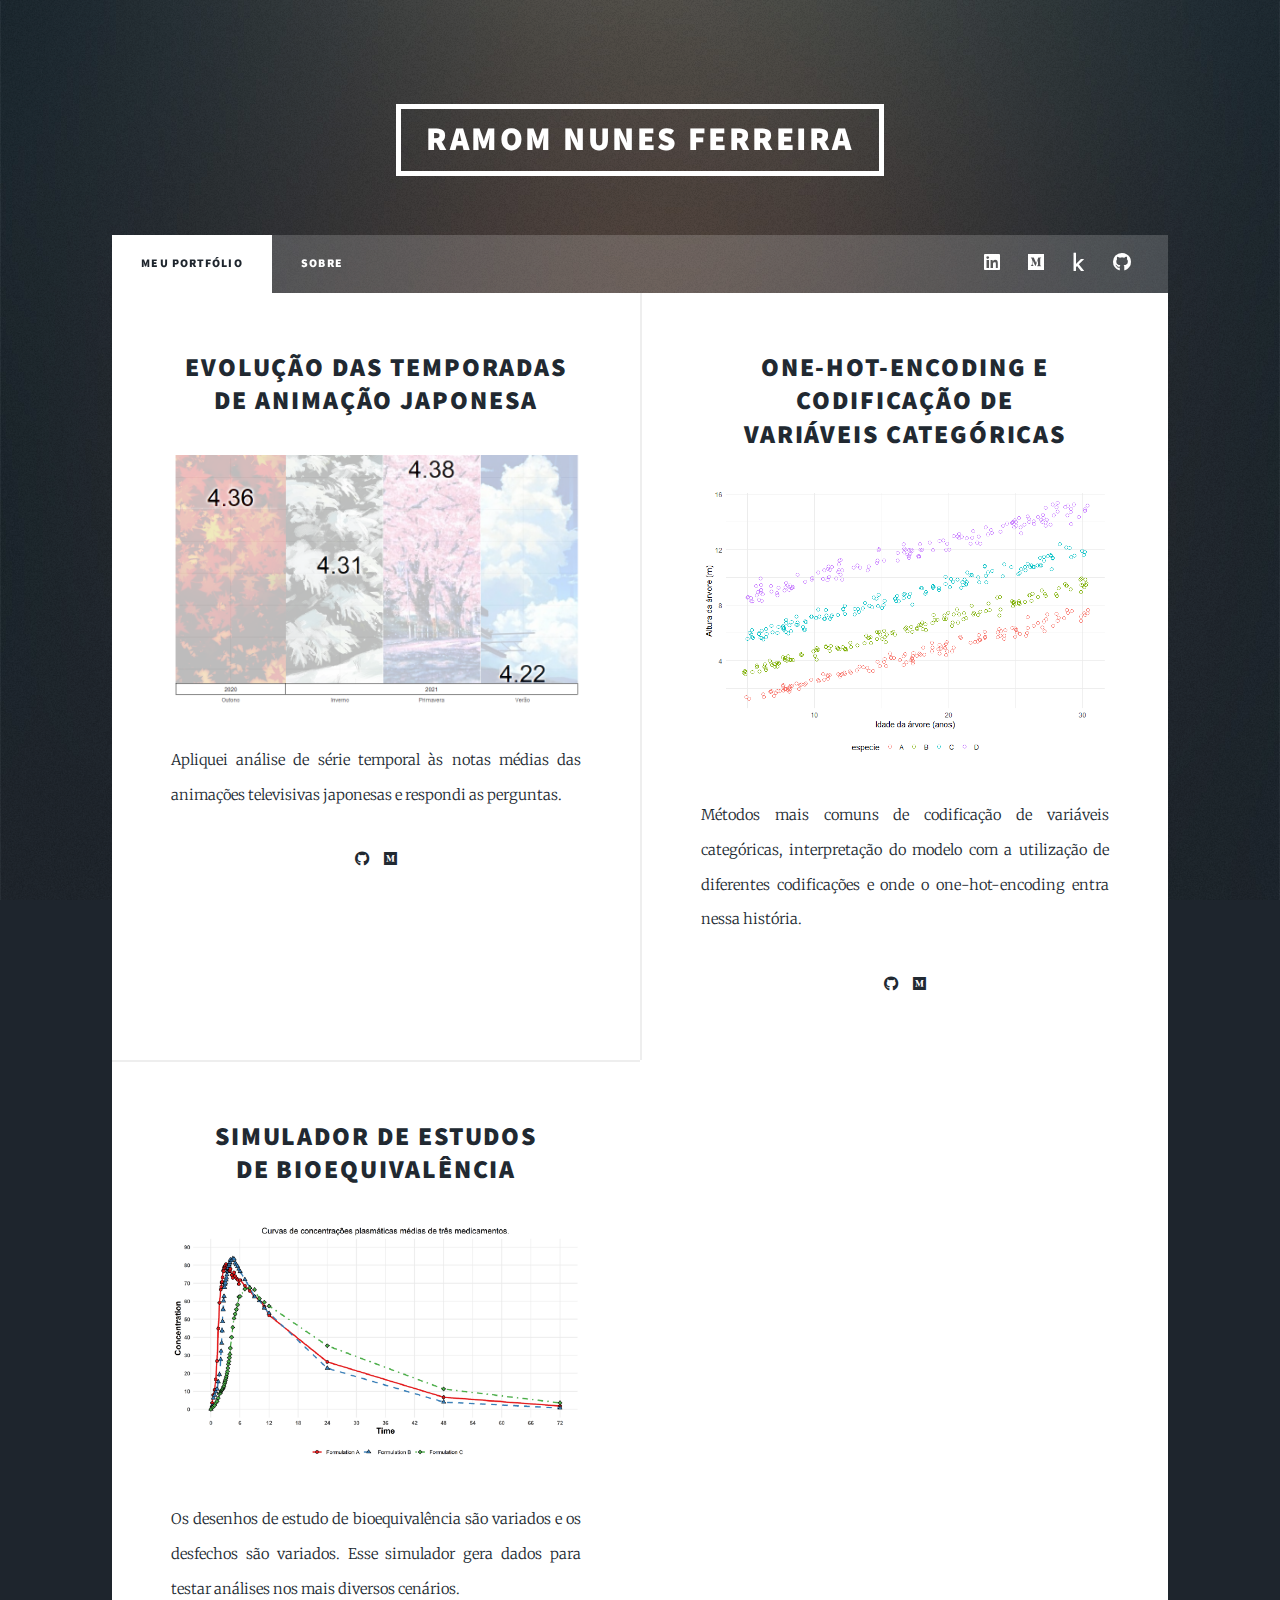
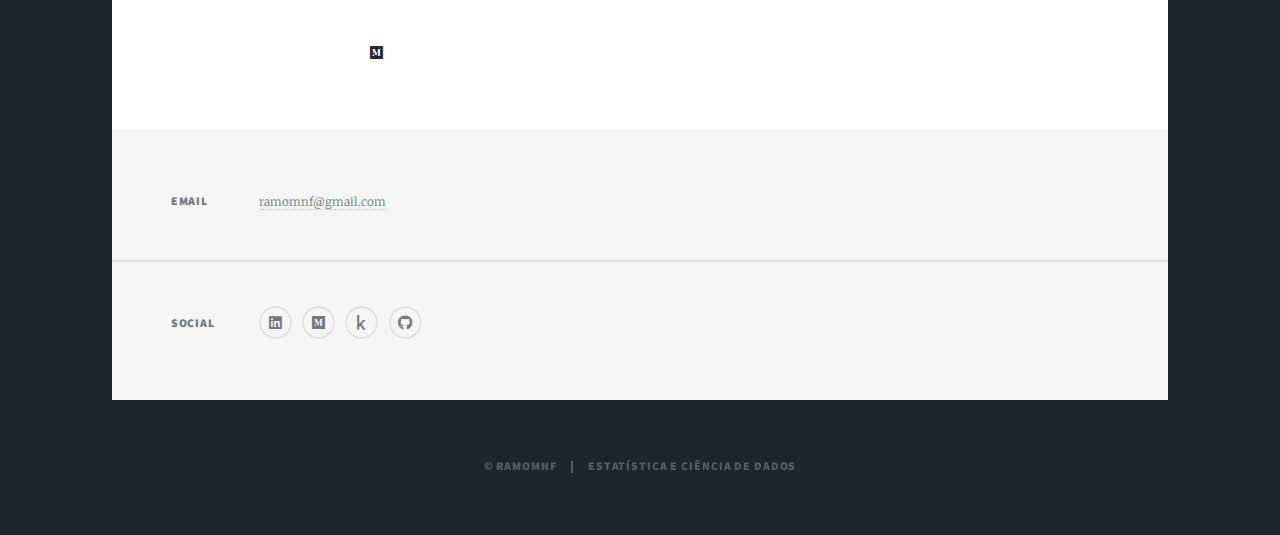
==== commit a95c39f0: "Add files via upload" ====
--- a/index.html
+++ b/index.html
@@ -54,73 +54,70 @@
 				<!-- Main -->
 					<div id="main">
 
-						<!-- Featured Post -->
+						<!-- Featured Post 
 							<article class="post featured">
 								<header class="major">									
-									<h2><a href="https://medium.com/@ramomnf/evolu%C3%A7%C3%A3o-das-temporadas-de-anime-ao-longo-do-tempo-1c2c3eea205b?source=friends_link&sk=40ca4e7955c75445f7a5d66cb3a40092">Evolução das temporadas<br />
+									<h2><a href="series_jp.html">Evolução das temporadas<br />
 									de animação japonesa</a></h2>
-									<p> Apliquei análise de série temporal às notas médias das animações televisivas japonesas e respondi as perguntas:
+									<p> :
 										<br /> — As temporadas tem ficado melhores?
 										<br /> — Qual é a melhor temporada do ano?
 										<br /> — Qual a previsão para o próximo ano?
 									</p>
 								</header>
-								<a href="https://medium.com/@ramomnf/evolu%C3%A7%C3%A3o-das-temporadas-de-anime-ao-longo-do-tempo-1c2c3eea205b?source=friends_link&sk=40ca4e7955c75445f7a5d66cb3a40092" class="image main"><img src="images/series_anime.png" alt="" /></a>
-								<!-- 
+								<a href="series_jp.html" class="image main"><img src="images/series_anime.png" alt="" /></a>								
 								<ul class="actions special">
-									<li><a href="https://medium.com/@ramomnf/evolu%C3%A7%C3%A3o-das-temporadas-de-anime-ao-longo-do-tempo-1c2c3eea205b?source=friends_link&sk=40ca4e7955c75445f7a5d66cb3a40092" class="button large">Ler</a></li>
-								</ul>
-								-->
+									<li><a href="https://github.com/RamomNF/GoogleColab/tree/master/TemporadasAnimacao" class="icon brands fa-github"><span class="label">GitHub</span></a></li>
+									<li><a href="https://medium.com/@ramomnf/evolu%C3%A7%C3%A3o-das-temporadas-de-anime-ao-longo-do-tempo-1c2c3eea205b?source=friends_link&sk=40ca4e7955c75445f7a5d66cb3a40092" class="icon brands fa-medium"><span class="label">Medium</span></a></li>
+								</ul>									
+							</article>
+						-->
+
+						<!-- Posts -->
+						<section class="posts">
+
+							<article>
+								<header>										
+									<h2><a href="series_jp.html">Evolução das temporadas<br />
+										de animação japonesa</a></h2>
+								</header>
+								<a href="series_jp.html" class="image fit"><img src="images/series_anime.png" alt="" /></a>
+								<p>Apliquei análise de série temporal às notas médias das animações televisivas japonesas e respondi as perguntas.</p>																		
+								<ul class="actions special">
+									<li><a href="https://github.com/RamomNF/GoogleColab/tree/master/TemporadasAnimacao" class="icon brands fa-github"><span class="label">GitHub</span></a></li>
+									<li><a href="https://medium.com/@ramomnf/evolu%C3%A7%C3%A3o-das-temporadas-de-anime-ao-longo-do-tempo-1c2c3eea205b?source=friends_link&sk=40ca4e7955c75445f7a5d66cb3a40092" class="icon brands fa-medium"><span class="label">Medium</span></a></li>
+								</ul>														
 							</article>
 
-						<!-- Posts -->
-							<section class="posts">
-								<article>
-									<header>										
-										<h2><a href="https://medium.com/@ramomnf/j%C3%A1-ouviu-falar-em-one-hot-encoding-160ba361a157?source=friends_link&sk=b73beb14939e22bd8140e645e40ae959">One-Hot-Encoding e codificação de<br />
-										variáveis categóricas</a></h2>
-									</header>
-									<a href="https://medium.com/@ramomnf/j%C3%A1-ouviu-falar-em-one-hot-encoding-160ba361a157?source=friends_link&sk=b73beb14939e22bd8140e645e40ae959" class="image fit"><img src="images/arvores.png" alt="" /></a>
-									<p>Métodos mais comuns de codificação de variáveis categóricas, interpretação do modelo com a utilização de diferentes codificações e onde o one-hot-encoding entra nessa história.</p>
-									<!-- 
-									<ul class="actions special">
-										<li><a href="#" class="button">Ler</a></li>
-									</ul>
-									-->
-								</article>
+							<article>
+								<header>										
+									<h2><a href="one_hot_encoding.html">One-Hot-Encoding e codificação de<br />
+									variáveis categóricas</a></h2>
+								</header>
+								<a href="one_hot_encoding.html" class="image fit"><img src="images/arvores.png" alt="" /></a>
+								<p>Métodos mais comuns de codificação de variáveis categóricas, interpretação do modelo com a utilização de diferentes codificações e onde o one-hot-encoding entra nessa história.</p>																		
+								<ul class="actions special">
+									<li><a href="https://github.com/RamomNF/GoogleColab/blob/master/CodificacaoVariaveis/one_hot_encoding.ipynb" class="icon brands fa-github"><span class="label">GitHub</span></a></li>
+									<li><a href="https://medium.com/@ramomnf/j%C3%A1-ouviu-falar-em-one-hot-encoding-160ba361a157?source=friends_link&sk=b73beb14939e22bd8140e645e40ae959" class="icon brands fa-medium"><span class="label">Medium</span></a></li>
+								</ul>														
+							</article>
 
-								
-								<article>
-									<header>										
-										<h2><a href="https://medium.com/@ramomnf/simulando-dados-para-an%C3%A1lises-de-bioequival%C3%AAncia-8d2a99f9acfb?source=friends_link&sk=d595e865a42f834fecac6f0ac39f4284">Simulador de Estudos<br />
-										de Bioequivalência</a></h2>
-									</header>
-									<a href="https://medium.com/@ramomnf/simulando-dados-para-an%C3%A1lises-de-bioequival%C3%AAncia-8d2a99f9acfb?source=friends_link&sk=d595e865a42f834fecac6f0ac39f4284" class="image fit"><img src="images/curva_bio.png" alt="" /></a>
-									<p>Os desenhos de estudo de bioequivalência são variados e os desfechos são variados. Esse simulador gera dados para testar análises nos mais diversos cenários.</p>
-								</article>
+							
+							<article>
+								<header>										
+									<h2><a href="#">Simulador de Estudos<br />
+									de Bioequivalência</a></h2>
+								</header>
+								<a href="#" class="image fit"><img src="images/curva_bio.png" alt="" /></a>
+								<p>Os desenhos de estudo de bioequivalência são variados e os desfechos são variados. Esse simulador gera dados para testar análises nos mais diversos cenários.</p>
+								<ul class="actions special">										
+									<li><a href="https://medium.com/@ramomnf/simulando-dados-para-an%C3%A1lises-de-bioequival%C3%AAncia-8d2a99f9acfb?source=friends_link&sk=d595e865a42f834fecac6f0ac39f4284" class="icon brands fa-medium"><span class="label">Medium</span></a></li>
+								</ul>
+							</article>
 
-							<!-- 
-								<article>
-									<header>										
-										<h2><a href="https://">Simulador de Estudos<br />
-										de Bioequivalência</a></h2>
-									</header>
-									<a href="https://" class="image fit"><img src="images/curva_bio.png" alt="" /></a>
-									<p>Descrição.</p>								
-								</article>
 
-									
-								<article>
-									<header>										
-										<h2><a href="https://">Simulador de Estudos<br />
-										de Bioequivalência</a></h2>
-									</header>
-									<a href="https://" class="image fit"><img src="images/curva_bio.png" alt="" /></a>
-									<p>Descrição.</p>
-								</article>
-							-->
 
-							</section>
+						</section>
 
 						
 
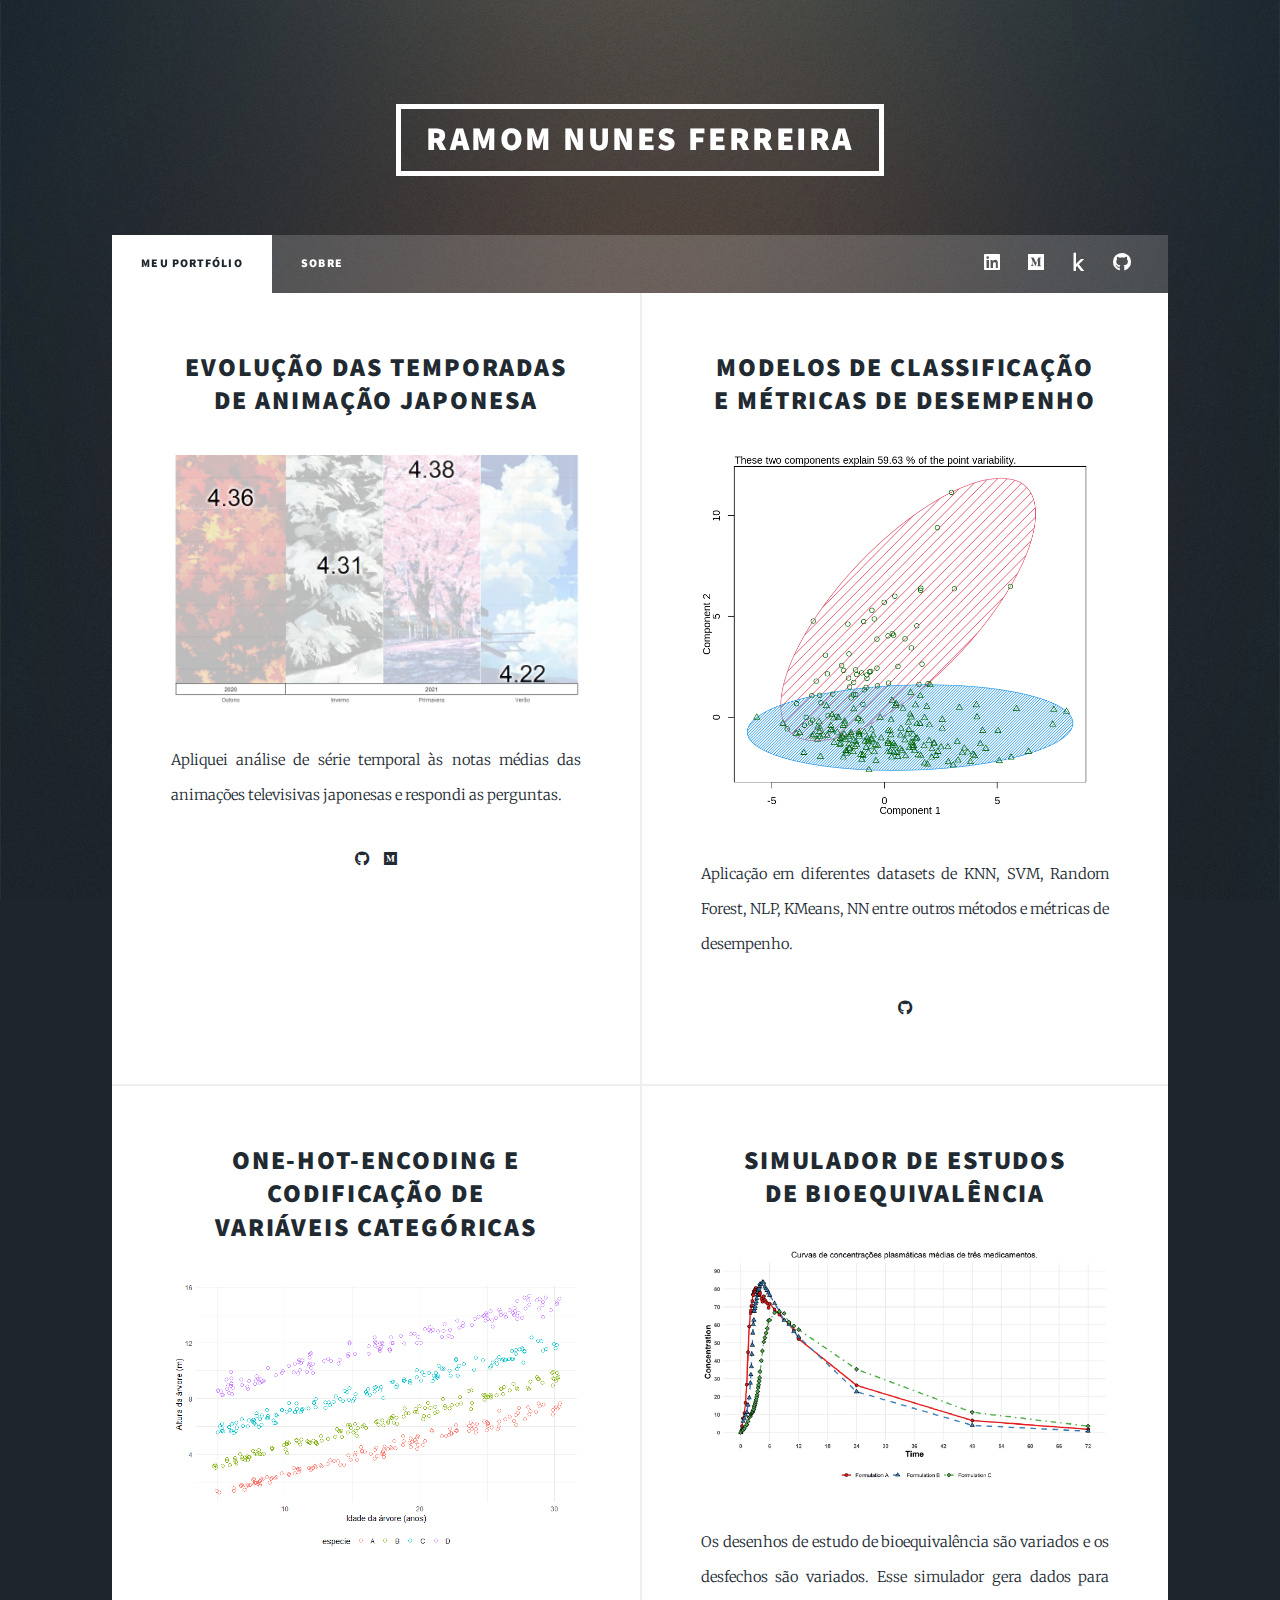
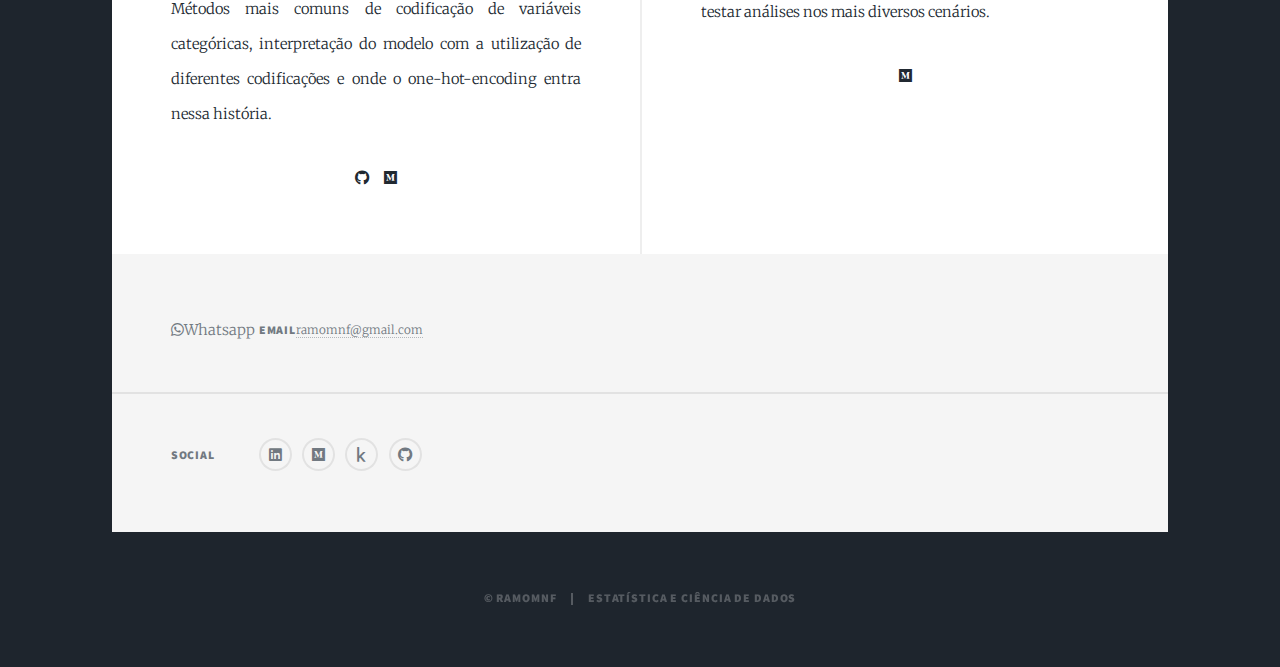
==== commit 63765c26: "Add files via upload" ====
--- a/index.html
+++ b/index.html
@@ -91,6 +91,19 @@
 
 							<article>
 								<header>										
+									<h2><a href="classification_R.html">Modelos de Classificação<br />
+										 e Métricas de Desempenho</a></h2>
+								</header>
+								<a href="classification_R.html" class="image fit"><img src="images/classification_R.png" alt="" /></a>
+								<p>Aplicação em diferentes datasets de KNN, SVM, Random Forest, NLP, KMeans, NN entre outros métodos e métricas de desempenho.</p>																		
+								<ul class="actions special">
+									<li><a href="https://github.com/RamomNF/GoogleColab/blob/master/ML-Bootcamp/R/MLwRBootcamp_ClaClu.ipynb" class="icon brands fa-github"><span class="label">GitHub</span></a></li>
+									
+								</ul>														
+							</article>
+
+							<article>
+								<header>										
 									<h2><a href="one_hot_encoding.html">One-Hot-Encoding e codificação de<br />
 									variáveis categóricas</a></h2>
 								</header>
@@ -105,10 +118,10 @@
 							
 							<article>
 								<header>										
-									<h2><a href="#">Simulador de Estudos<br />
+									<h2><a href="simulador_BE.html">Simulador de Estudos<br />
 									de Bioequivalência</a></h2>
 								</header>
-								<a href="#" class="image fit"><img src="images/curva_bio.png" alt="" /></a>
+								<a href="simulador_BE.html" class="image fit"><img src="images/curva_bio.png" alt="" /></a>
 								<p>Os desenhos de estudo de bioequivalência são variados e os desfechos são variados. Esse simulador gera dados para testar análises nos mais diversos cenários.</p>
 								<ul class="actions special">										
 									<li><a href="https://medium.com/@ramomnf/simulando-dados-para-an%C3%A1lises-de-bioequival%C3%AAncia-8d2a99f9acfb?source=friends_link&sk=d595e865a42f834fecac6f0ac39f4284" class="icon brands fa-medium"><span class="label">Medium</span></a></li>
@@ -162,6 +175,7 @@
 							</section>
 							-->
 							<section>
+								<a href="https://tinyurl.com/ramomnfzap" class="icon brands fa-whatsapp">Whatsapp<span class="label"></span></a>
 								<h3>Email</h3>
 								<p><a href="mailto:ramomnf@gmail.com">ramomnf@gmail.com</a></p>
 							</section>
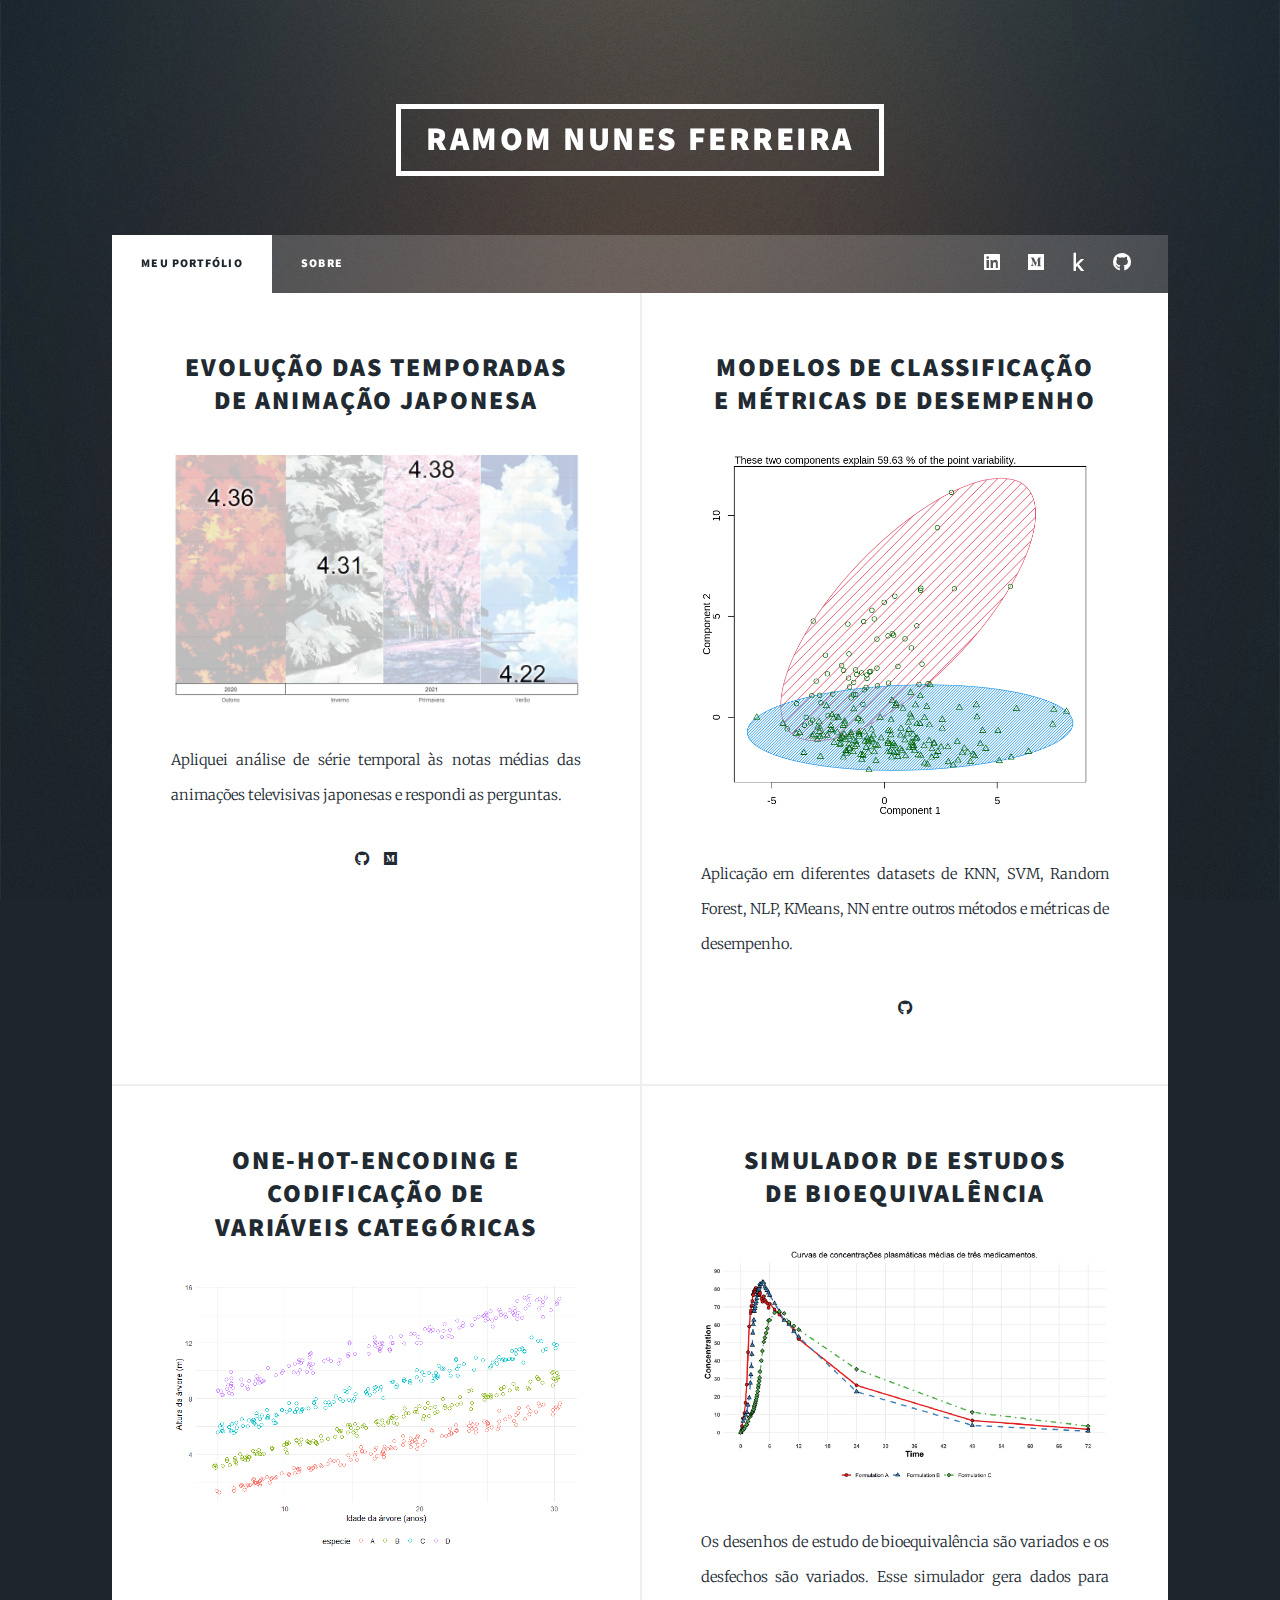
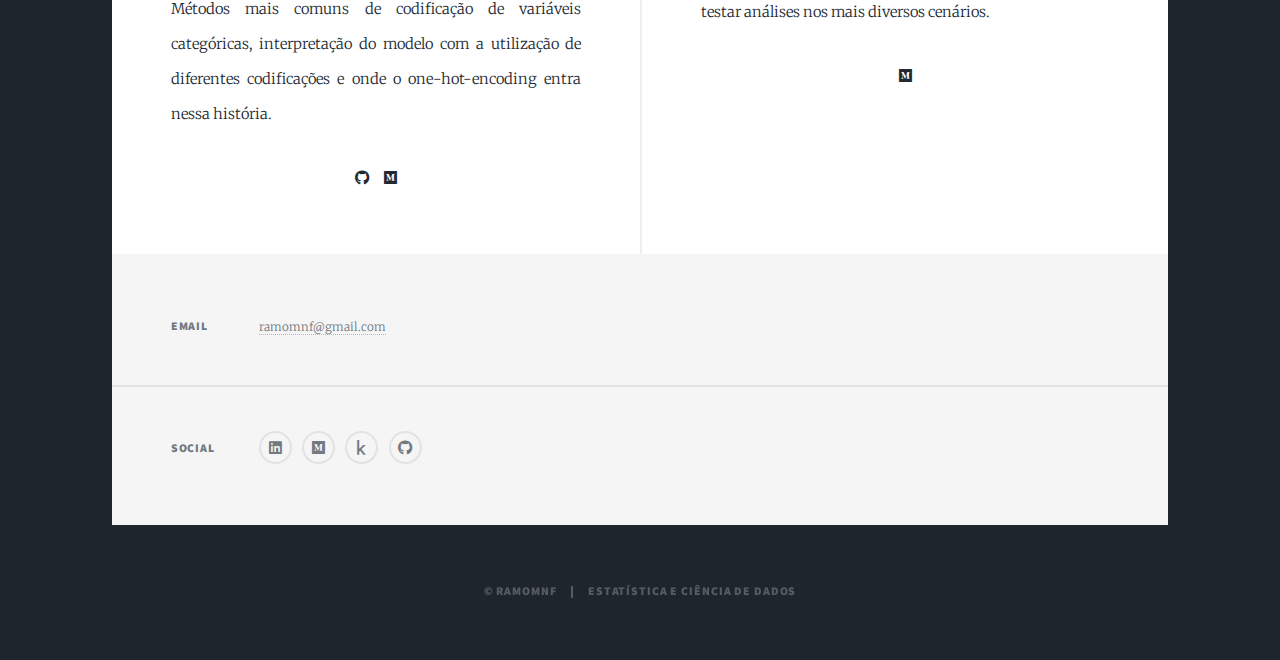
==== commit d1334277: "Add files via upload" ====
--- a/index.html
+++ b/index.html
@@ -6,7 +6,7 @@
 -->
 <html>
 	<head>
-		<title>Ramom's Portfolio</title>
+		<title>Ramom N Ferreira</title>
 		<meta charset="utf-8" />
 		<meta name="viewport" content="width=device-width, initial-scale=1, user-scalable=no" />
 		<link rel="stylesheet" href="assets/css/main.css" />
@@ -175,7 +175,7 @@
 							</section>
 							-->
 							<section>
-								<a href="https://tinyurl.com/ramomnfzap" class="icon brands fa-whatsapp">Whatsapp<span class="label"></span></a>
+								
 								<h3>Email</h3>
 								<p><a href="mailto:ramomnf@gmail.com">ramomnf@gmail.com</a></p>
 							</section>
